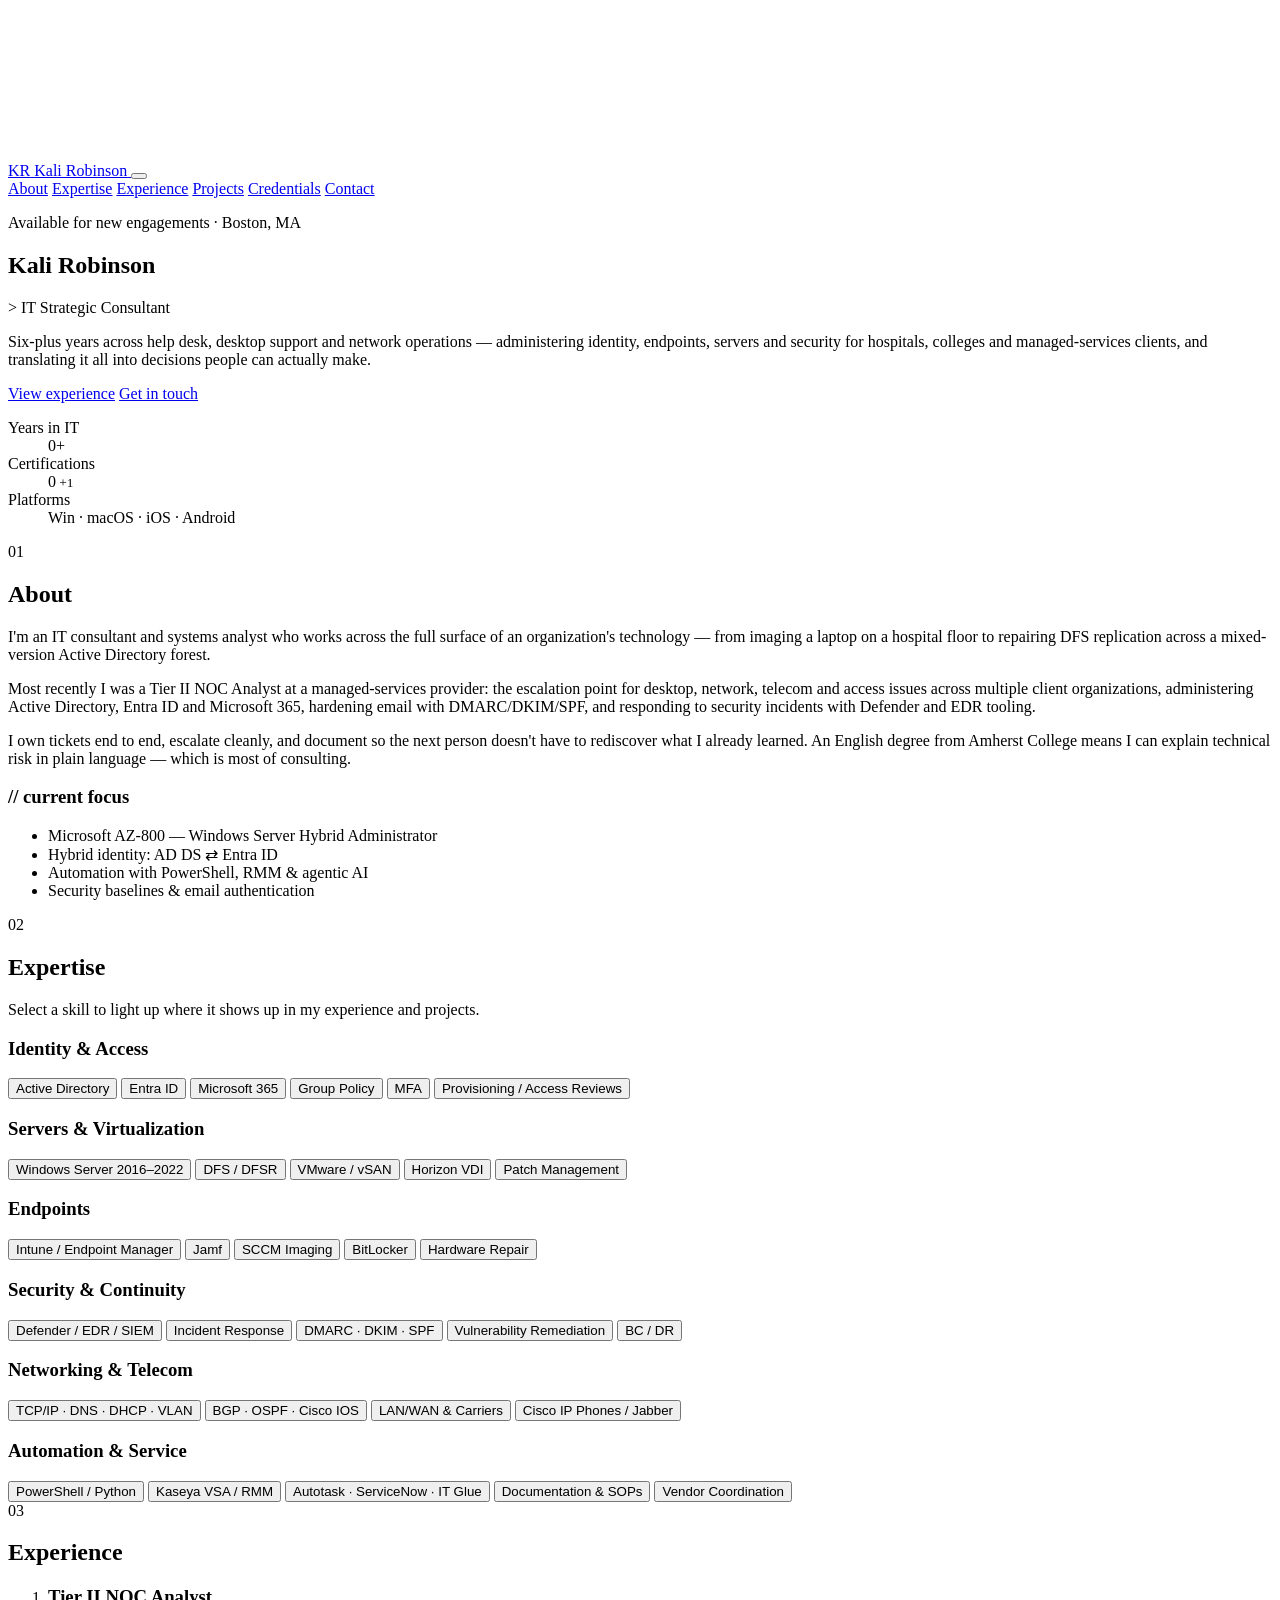
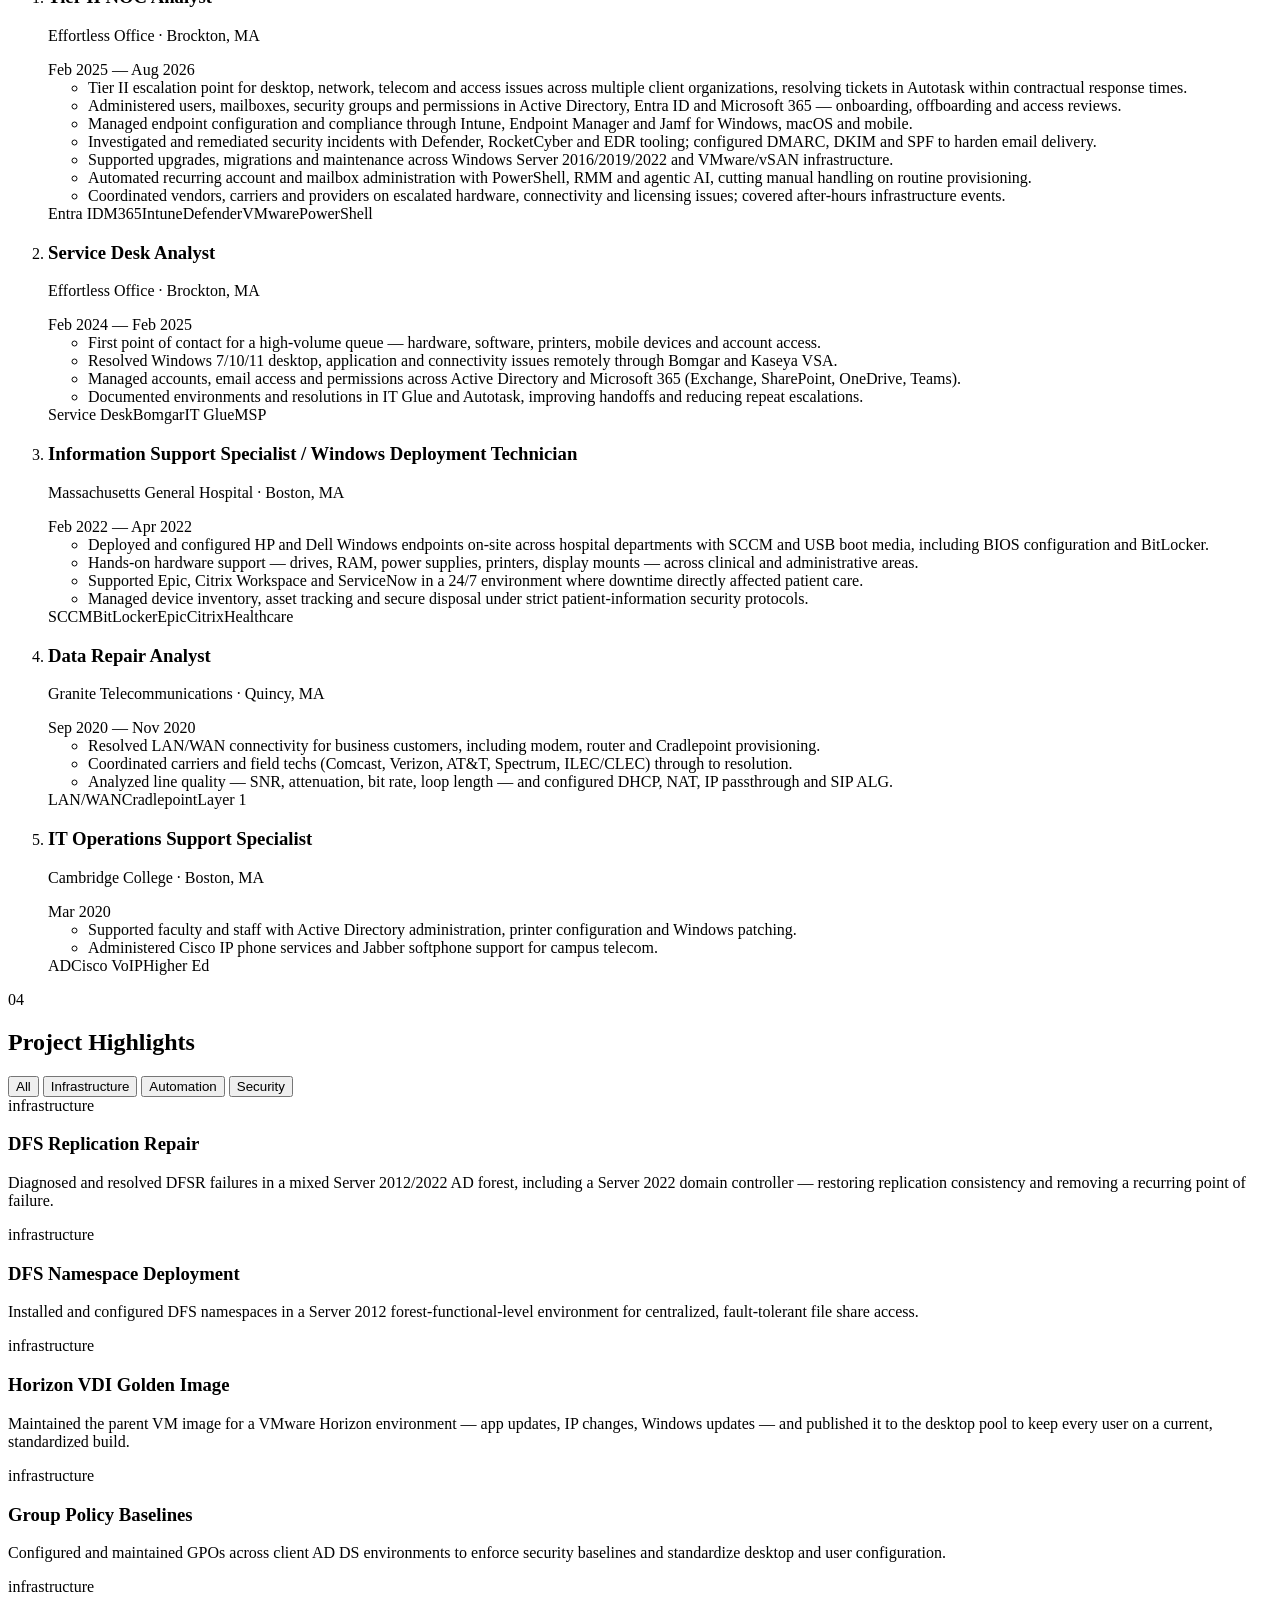
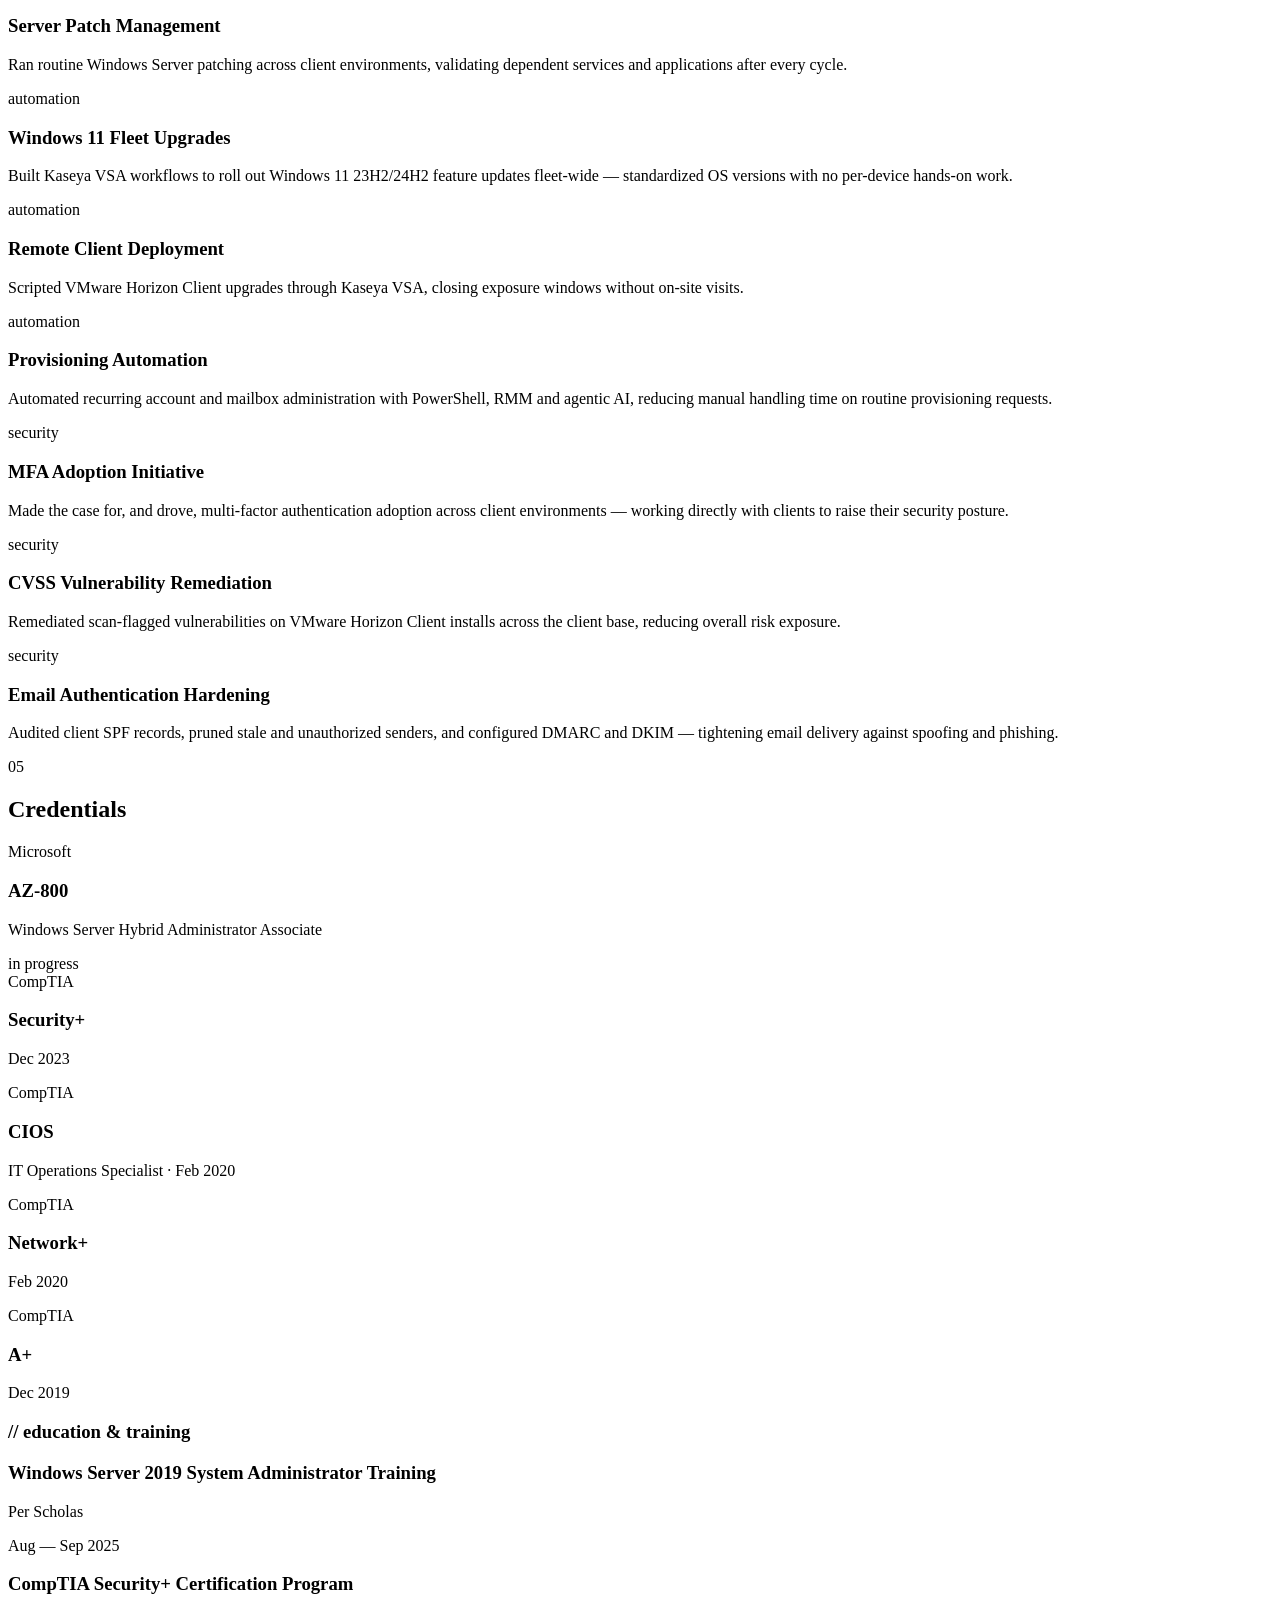
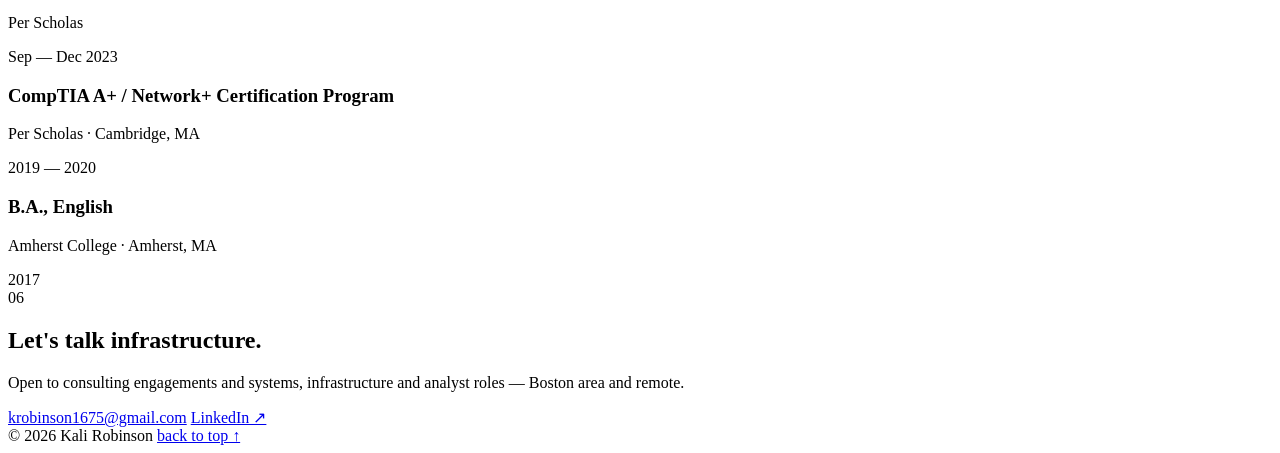
==== index.html @ cb09fb4f "Add files via upload" ====
<!DOCTYPE html>
<html lang="en">
<head>
  <meta charset="UTF-8">
  <meta name="viewport" content="width=device-width, initial-scale=1.0">
  <title>Kali Robinson — IT Strategic Consultant & Systems Analyst</title>
  <meta name="description" content="Kali Robinson — IT consultant, systems analyst and infrastructure technician. Active Directory, Entra ID, Microsoft 365, Windows Server, endpoint management, networking and security. Boston, MA.">
  <meta property="og:title" content="Kali Robinson — IT Strategic Consultant & Systems Analyst">
  <meta property="og:description" content="Identity, infrastructure, endpoints and security — from the rack to the boardroom.">
  <meta property="og:type" content="website">
  <meta name="theme-color" content="#05080f">
  <link rel="icon" href="data:image/svg+xml,%3Csvg xmlns='http://www.w3.org/2000/svg' viewBox='0 0 64 64'%3E%3Crect width='64' height='64' rx='14' fill='%2305080f'/%3E%3Ctext x='50%25' y='56%25' text-anchor='middle' dominant-baseline='middle' font-family='monospace' font-size='30' font-weight='700' fill='%23c9d6ea'%3EKR%3C/text%3E%3C/svg%3E">
  <link rel="preconnect" href="https://fonts.googleapis.com">
  <link rel="preconnect" href="https://fonts.gstatic.com" crossorigin>
  <link href="https://fonts.googleapis.com/css2?family=JetBrains+Mono:wght@400;500&family=Space+Grotesk:wght@400;500;600;700&display=swap" rel="stylesheet">
  <link rel="stylesheet" href="css/styles.css">
</head>
<body>
  <!-- Animated network background -->
  <canvas id="bg" aria-hidden="true"></canvas>
  <div class="bg-glow" aria-hidden="true"></div>

  <!-- ============ NAV ============ -->
  <header class="nav glass" id="top">
    <a class="brand" href="#top" aria-label="Kali Robinson — home">
      <span class="brand-mark">KR</span>
      <span class="brand-name">Kali Robinson</span>
    </a>
    <button class="nav-toggle" aria-label="Toggle menu" aria-expanded="false">
      <span></span><span></span>
    </button>
    <nav class="nav-links" aria-label="Primary">
      <a href="#about">About</a>
      <a href="#expertise">Expertise</a>
      <a href="#experience">Experience</a>
      <a href="#projects">Projects</a>
      <a href="#credentials">Credentials</a>
      <a href="#contact" class="nav-cta">Contact</a>
    </nav>
  </header>

  <main>
    <!-- ============ HERO ============ -->
    <section class="hero" aria-labelledby="hero-name">
      <div class="hero-inner">
        <p class="eyebrow mono"><span class="pulse"></span> Available for new engagements · Boston, MA</p>
        <h1 id="hero-name">Kali Robinson</h1>
        <p class="hero-role mono">
          <span class="prompt">&gt;</span> <span id="typed">IT Strategic Consultant</span><span class="caret" aria-hidden="true"></span>
        </p>
        <p class="hero-lede">
          Six-plus years across help desk, desktop support and network operations — administering
          identity, endpoints, servers and security for hospitals, colleges and managed-services
          clients, and translating it all into decisions people can actually make.
        </p>
        <div class="hero-actions">
          <a href="#experience" class="btn btn-primary">View experience</a>
          <a href="#contact" class="btn btn-ghost">Get in touch</a>
        </div>
        <dl class="hero-stats">
          <div class="stat glass"><dt class="mono">Years in IT</dt><dd><span data-count="6">0</span>+</dd></div>
          <div class="stat glass"><dt class="mono">Certifications</dt><dd><span data-count="4">0</span><small> +1</small></dd></div>
          <div class="stat glass"><dt class="mono">Platforms</dt><dd class="stat-text">Win · macOS · iOS · Android</dd></div>
        </dl>
      </div>
    </section>

    <!-- ============ ABOUT ============ -->
    <section id="about" class="section reveal">
      <div class="section-head">
        <span class="section-index mono">01</span>
        <h2>About</h2>
      </div>
      <div class="about-grid">
        <div class="glass card about-copy">
          <p>
            I'm an IT consultant and systems analyst who works across the full surface of an
            organization's technology — from imaging a laptop on a hospital floor to repairing
            DFS replication across a mixed-version Active Directory forest.
          </p>
          <p>
            Most recently I was a Tier II NOC Analyst at a managed-services provider: the escalation
            point for desktop, network, telecom and access issues across multiple client organizations,
            administering Active Directory, Entra ID and Microsoft 365, hardening email with
            DMARC/DKIM/SPF, and responding to security incidents with Defender and EDR tooling.
          </p>
          <p>
            I own tickets end to end, escalate cleanly, and document so the next person doesn't
            have to rediscover what I already learned. An English degree from Amherst College means
            I can explain technical risk in plain language — which is most of consulting.
          </p>
        </div>
        <aside class="glass card about-focus">
          <h3 class="mono">// current focus</h3>
          <ul class="focus-list">
            <li><span class="dot"></span>Microsoft AZ-800 — Windows Server Hybrid Administrator</li>
            <li><span class="dot"></span>Hybrid identity: AD DS ⇄ Entra ID</li>
            <li><span class="dot"></span>Automation with PowerShell, RMM &amp; agentic AI</li>
            <li><span class="dot"></span>Security baselines &amp; email authentication</li>
          </ul>
        </aside>
      </div>
    </section>

    <!-- ============ EXPERTISE ============ -->
    <section id="expertise" class="section reveal">
      <div class="section-head">
        <span class="section-index mono">02</span>
        <h2>Expertise</h2>
      </div>
      <p class="section-sub">Select a skill to light up where it shows up in my experience and projects.</p>
      <div class="skill-groups">
        <div class="glass card skill-group">
          <h3>Identity &amp; Access</h3>
          <div class="chips">
            <button class="chip" data-skill="ad">Active Directory</button>
            <button class="chip" data-skill="entra">Entra ID</button>
            <button class="chip" data-skill="m365">Microsoft 365</button>
            <button class="chip" data-skill="gpo">Group Policy</button>
            <button class="chip" data-skill="mfa">MFA</button>
            <button class="chip" data-skill="provisioning">Provisioning / Access Reviews</button>
          </div>
        </div>
        <div class="glass card skill-group">
          <h3>Servers &amp; Virtualization</h3>
          <div class="chips">
            <button class="chip" data-skill="windows-server">Windows Server 2016–2022</button>
            <button class="chip" data-skill="dfs">DFS / DFSR</button>
            <button class="chip" data-skill="vmware">VMware / vSAN</button>
            <button class="chip" data-skill="vdi">Horizon VDI</button>
            <button class="chip" data-skill="patching">Patch Management</button>
          </div>
        </div>
        <div class="glass card skill-group">
          <h3>Endpoints</h3>
          <div class="chips">
            <button class="chip" data-skill="intune">Intune / Endpoint Manager</button>
            <button class="chip" data-skill="jamf">Jamf</button>
            <button class="chip" data-skill="sccm">SCCM Imaging</button>
            <button class="chip" data-skill="bitlocker">BitLocker</button>
            <button class="chip" data-skill="hardware">Hardware Repair</button>
          </div>
        </div>
        <div class="glass card skill-group">
          <h3>Security &amp; Continuity</h3>
          <div class="chips">
            <button class="chip" data-skill="edr">Defender / EDR / SIEM</button>
            <button class="chip" data-skill="ir">Incident Response</button>
            <button class="chip" data-skill="email">DMARC · DKIM · SPF</button>
            <button class="chip" data-skill="vuln">Vulnerability Remediation</button>
            <button class="chip" data-skill="bcdr">BC / DR</button>
          </div>
        </div>
        <div class="glass card skill-group">
          <h3>Networking &amp; Telecom</h3>
          <div class="chips">
            <button class="chip" data-skill="network">TCP/IP · DNS · DHCP · VLAN</button>
            <button class="chip" data-skill="routing">BGP · OSPF · Cisco IOS</button>
            <button class="chip" data-skill="wan">LAN/WAN &amp; Carriers</button>
            <button class="chip" data-skill="voip">Cisco IP Phones / Jabber</button>
          </div>
        </div>
        <div class="glass card skill-group">
          <h3>Automation &amp; Service</h3>
          <div class="chips">
            <button class="chip" data-skill="powershell">PowerShell / Python</button>
            <button class="chip" data-skill="rmm">Kaseya VSA / RMM</button>
            <button class="chip" data-skill="psa">Autotask · ServiceNow · IT Glue</button>
            <button class="chip" data-skill="docs">Documentation &amp; SOPs</button>
            <button class="chip" data-skill="vendor">Vendor Coordination</button>
          </div>
        </div>
      </div>
      <button class="clear-filter mono" hidden>× clear highlight</button>
    </section>

    <!-- ============ EXPERIENCE ============ -->
    <section id="experience" class="section reveal">
      <div class="section-head">
        <span class="section-index mono">03</span>
        <h2>Experience</h2>
      </div>

      <ol class="timeline">
        <li class="role glass card" data-skills="ad entra m365 provisioning intune jamf edr ir email windows-server vmware powershell rmm vendor psa network bcdr mfa">
          <div class="role-head">
            <div>
              <h3>Tier II NOC Analyst</h3>
              <p class="org">Effortless Office <span class="muted">· Brockton, MA</span></p>
            </div>
            <span class="when mono">Feb 2025 — Aug 2026</span>
          </div>
          <ul class="role-points">
            <li>Tier II escalation point for desktop, network, telecom and access issues across multiple client organizations, resolving tickets in Autotask within contractual response times.</li>
            <li>Administered users, mailboxes, security groups and permissions in Active Directory, Entra ID and Microsoft 365 — onboarding, offboarding and access reviews.</li>
            <li>Managed endpoint configuration and compliance through Intune, Endpoint Manager and Jamf for Windows, macOS and mobile.</li>
            <li>Investigated and remediated security incidents with Defender, RocketCyber and EDR tooling; configured DMARC, DKIM and SPF to harden email delivery.</li>
            <li>Supported upgrades, migrations and maintenance across Windows Server 2016/2019/2022 and VMware/vSAN infrastructure.</li>
            <li>Automated recurring account and mailbox administration with PowerShell, RMM and agentic AI, cutting manual handling on routine provisioning.</li>
            <li>Coordinated vendors, carriers and providers on escalated hardware, connectivity and licensing issues; covered after-hours infrastructure events.</li>
          </ul>
          <div class="tags"><span>Entra ID</span><span>M365</span><span>Intune</span><span>Defender</span><span>VMware</span><span>PowerShell</span></div>
        </li>

        <li class="role glass card" data-skills="ad m365 provisioning rmm psa docs hardware">
          <div class="role-head">
            <div>
              <h3>Service Desk Analyst</h3>
              <p class="org">Effortless Office <span class="muted">· Brockton, MA</span></p>
            </div>
            <span class="when mono">Feb 2024 — Feb 2025</span>
          </div>
          <ul class="role-points">
            <li>First point of contact for a high-volume queue — hardware, software, printers, mobile devices and account access.</li>
            <li>Resolved Windows 7/10/11 desktop, application and connectivity issues remotely through Bomgar and Kaseya VSA.</li>
            <li>Managed accounts, email access and permissions across Active Directory and Microsoft 365 (Exchange, SharePoint, OneDrive, Teams).</li>
            <li>Documented environments and resolutions in IT Glue and Autotask, improving handoffs and reducing repeat escalations.</li>
          </ul>
          <div class="tags"><span>Service Desk</span><span>Bomgar</span><span>IT Glue</span><span>MSP</span></div>
        </li>

        <li class="role glass card" data-skills="sccm bitlocker hardware psa">
          <div class="role-head">
            <div>
              <h3>Information Support Specialist / Windows Deployment Technician</h3>
              <p class="org">Massachusetts General Hospital <span class="muted">· Boston, MA</span></p>
            </div>
            <span class="when mono">Feb 2022 — Apr 2022</span>
          </div>
          <ul class="role-points">
            <li>Deployed and configured HP and Dell Windows endpoints on-site across hospital departments with SCCM and USB boot media, including BIOS configuration and BitLocker.</li>
            <li>Hands-on hardware support — drives, RAM, power supplies, printers, display mounts — across clinical and administrative areas.</li>
            <li>Supported Epic, Citrix Workspace and ServiceNow in a 24/7 environment where downtime directly affected patient care.</li>
            <li>Managed device inventory, asset tracking and secure disposal under strict patient-information security protocols.</li>
          </ul>
          <div class="tags"><span>SCCM</span><span>BitLocker</span><span>Epic</span><span>Citrix</span><span>Healthcare</span></div>
        </li>

        <li class="role glass card" data-skills="network wan vendor">
          <div class="role-head">
            <div>
              <h3>Data Repair Analyst</h3>
              <p class="org">Granite Telecommunications <span class="muted">· Quincy, MA</span></p>
            </div>
            <span class="when mono">Sep 2020 — Nov 2020</span>
          </div>
          <ul class="role-points">
            <li>Resolved LAN/WAN connectivity for business customers, including modem, router and Cradlepoint provisioning.</li>
            <li>Coordinated carriers and field techs (Comcast, Verizon, AT&amp;T, Spectrum, ILEC/CLEC) through to resolution.</li>
            <li>Analyzed line quality — SNR, attenuation, bit rate, loop length — and configured DHCP, NAT, IP passthrough and SIP ALG.</li>
          </ul>
          <div class="tags"><span>LAN/WAN</span><span>Cradlepoint</span><span>Layer 1</span></div>
        </li>

        <li class="role glass card" data-skills="ad voip patching">
          <div class="role-head">
            <div>
              <h3>IT Operations Support Specialist</h3>
              <p class="org">Cambridge College <span class="muted">· Boston, MA</span></p>
            </div>
            <span class="when mono">Mar 2020</span>
          </div>
          <ul class="role-points">
            <li>Supported faculty and staff with Active Directory administration, printer configuration and Windows patching.</li>
            <li>Administered Cisco IP phone services and Jabber softphone support for campus telecom.</li>
          </ul>
          <div class="tags"><span>AD</span><span>Cisco VoIP</span><span>Higher Ed</span></div>
        </li>
      </ol>
    </section>

    <!-- ============ PROJECTS ============ -->
    <section id="projects" class="section reveal">
      <div class="section-head">
        <span class="section-index mono">04</span>
        <h2>Project Highlights</h2>
      </div>
      <div class="project-tabs mono" role="tablist" aria-label="Project categories">
        <button role="tab" class="tab is-active" data-filter="all" aria-selected="true">All</button>
        <button role="tab" class="tab" data-filter="infra" aria-selected="false">Infrastructure</button>
        <button role="tab" class="tab" data-filter="auto" aria-selected="false">Automation</button>
        <button role="tab" class="tab" data-filter="sec" aria-selected="false">Security</button>
      </div>

      <div class="project-grid">
        <article class="project glass card" data-cat="infra" data-skills="dfs ad windows-server">
          <span class="project-cat mono">infrastructure</span>
          <h3>DFS Replication Repair</h3>
          <p>Diagnosed and resolved DFSR failures in a mixed Server 2012/2022 AD forest, including a Server 2022 domain controller — restoring replication consistency and removing a recurring point of failure.</p>
        </article>
        <article class="project glass card" data-cat="infra" data-skills="dfs ad windows-server">
          <span class="project-cat mono">infrastructure</span>
          <h3>DFS Namespace Deployment</h3>
          <p>Installed and configured DFS namespaces in a Server 2012 forest-functional-level environment for centralized, fault-tolerant file share access.</p>
        </article>
        <article class="project glass card" data-cat="infra" data-skills="vdi vmware patching">
          <span class="project-cat mono">infrastructure</span>
          <h3>Horizon VDI Golden Image</h3>
          <p>Maintained the parent VM image for a VMware Horizon environment — app updates, IP changes, Windows updates — and published it to the desktop pool to keep every user on a current, standardized build.</p>
        </article>
        <article class="project glass card" data-cat="infra" data-skills="gpo ad">
          <span class="project-cat mono">infrastructure</span>
          <h3>Group Policy Baselines</h3>
          <p>Configured and maintained GPOs across client AD DS environments to enforce security baselines and standardize desktop and user configuration.</p>
        </article>
        <article class="project glass card" data-cat="infra" data-skills="patching windows-server">
          <span class="project-cat mono">infrastructure</span>
          <h3>Server Patch Management</h3>
          <p>Ran routine Windows Server patching across client environments, validating dependent services and applications after every cycle.</p>
        </article>
        <article class="project glass card" data-cat="auto" data-skills="rmm patching powershell">
          <span class="project-cat mono">automation</span>
          <h3>Windows 11 Fleet Upgrades</h3>
          <p>Built Kaseya VSA workflows to roll out Windows 11 23H2/24H2 feature updates fleet-wide — standardized OS versions with no per-device hands-on work.</p>
        </article>
        <article class="project glass card" data-cat="auto" data-skills="rmm vdi vuln powershell">
          <span class="project-cat mono">automation</span>
          <h3>Remote Client Deployment</h3>
          <p>Scripted VMware Horizon Client upgrades through Kaseya VSA, closing exposure windows without on-site visits.</p>
        </article>
        <article class="project glass card" data-cat="auto" data-skills="powershell provisioning m365 entra">
          <span class="project-cat mono">automation</span>
          <h3>Provisioning Automation</h3>
          <p>Automated recurring account and mailbox administration with PowerShell, RMM and agentic AI, reducing manual handling time on routine provisioning requests.</p>
        </article>
        <article class="project glass card" data-cat="sec" data-skills="mfa entra">
          <span class="project-cat mono">security</span>
          <h3>MFA Adoption Initiative</h3>
          <p>Made the case for, and drove, multi-factor authentication adoption across client environments — working directly with clients to raise their security posture.</p>
        </article>
        <article class="project glass card" data-cat="sec" data-skills="vuln vdi">
          <span class="project-cat mono">security</span>
          <h3>CVSS Vulnerability Remediation</h3>
          <p>Remediated scan-flagged vulnerabilities on VMware Horizon Client installs across the client base, reducing overall risk exposure.</p>
        </article>
        <article class="project glass card" data-cat="sec" data-skills="email">
          <span class="project-cat mono">security</span>
          <h3>Email Authentication Hardening</h3>
          <p>Audited client SPF records, pruned stale and unauthorized senders, and configured DMARC and DKIM — tightening email delivery against spoofing and phishing.</p>
        </article>
      </div>
    </section>

    <!-- ============ CREDENTIALS ============ -->
    <section id="credentials" class="section reveal">
      <div class="section-head">
        <span class="section-index mono">05</span>
        <h2>Credentials</h2>
      </div>
      <div class="cred-grid">
        <div class="cred glass card cred-progress">
          <span class="cred-issuer mono">Microsoft</span>
          <h3>AZ-800</h3>
          <p class="muted">Windows Server Hybrid Administrator Associate</p>
          <div class="progress" aria-label="In progress"><span></span></div>
          <span class="mono in-progress">in progress</span>
        </div>
        <div class="cred glass card"><span class="cred-issuer mono">CompTIA</span><h3>Security+</h3><p class="muted">Dec 2023</p></div>
        <div class="cred glass card"><span class="cred-issuer mono">CompTIA</span><h3>CIOS</h3><p class="muted">IT Operations Specialist · Feb 2020</p></div>
        <div class="cred glass card"><span class="cred-issuer mono">CompTIA</span><h3>Network+</h3><p class="muted">Feb 2020</p></div>
        <div class="cred glass card"><span class="cred-issuer mono">CompTIA</span><h3>A+</h3><p class="muted">Dec 2019</p></div>
      </div>

      <h3 class="subhead mono">// education &amp; training</h3>
      <div class="edu-list">
        <div class="edu glass card">
          <div><h3>Windows Server 2019 System Administrator Training</h3><p class="org">Per Scholas</p></div>
          <span class="when mono">Aug — Sep 2025</span>
        </div>
        <div class="edu glass card">
          <div><h3>CompTIA Security+ Certification Program</h3><p class="org">Per Scholas</p></div>
          <span class="when mono">Sep — Dec 2023</span>
        </div>
        <div class="edu glass card">
          <div><h3>CompTIA A+ / Network+ Certification Program</h3><p class="org">Per Scholas · Cambridge, MA</p></div>
          <span class="when mono">2019 — 2020</span>
        </div>
        <div class="edu glass card">
          <div><h3>B.A., English</h3><p class="org">Amherst College · Amherst, MA</p></div>
          <span class="when mono">2017</span>
        </div>
      </div>
    </section>

    <!-- ============ CONTACT ============ -->
    <section id="contact" class="section reveal">
      <div class="contact glass card">
        <span class="section-index mono">06</span>
        <h2>Let's talk infrastructure.</h2>
        <p>Open to consulting engagements and systems, infrastructure and analyst roles — Boston area and remote.</p>
        <div class="contact-actions">
          <a class="btn btn-primary" href="mailto:krobinson1675@gmail.com">krobinson1675@gmail.com</a>
          <a class="btn btn-ghost" href="https://www.linkedin.com/in/kali-robinson-794513138/" target="_blank" rel="noopener">LinkedIn ↗</a>
        </div>
      </div>
    </section>
  </main>

  <footer class="footer mono">
    <span>© <span id="year">2026</span> Kali Robinson</span>
    <a href="#top">back to top ↑</a>
  </footer>

  <script src="js/main.js"></script>
</body>
</html>
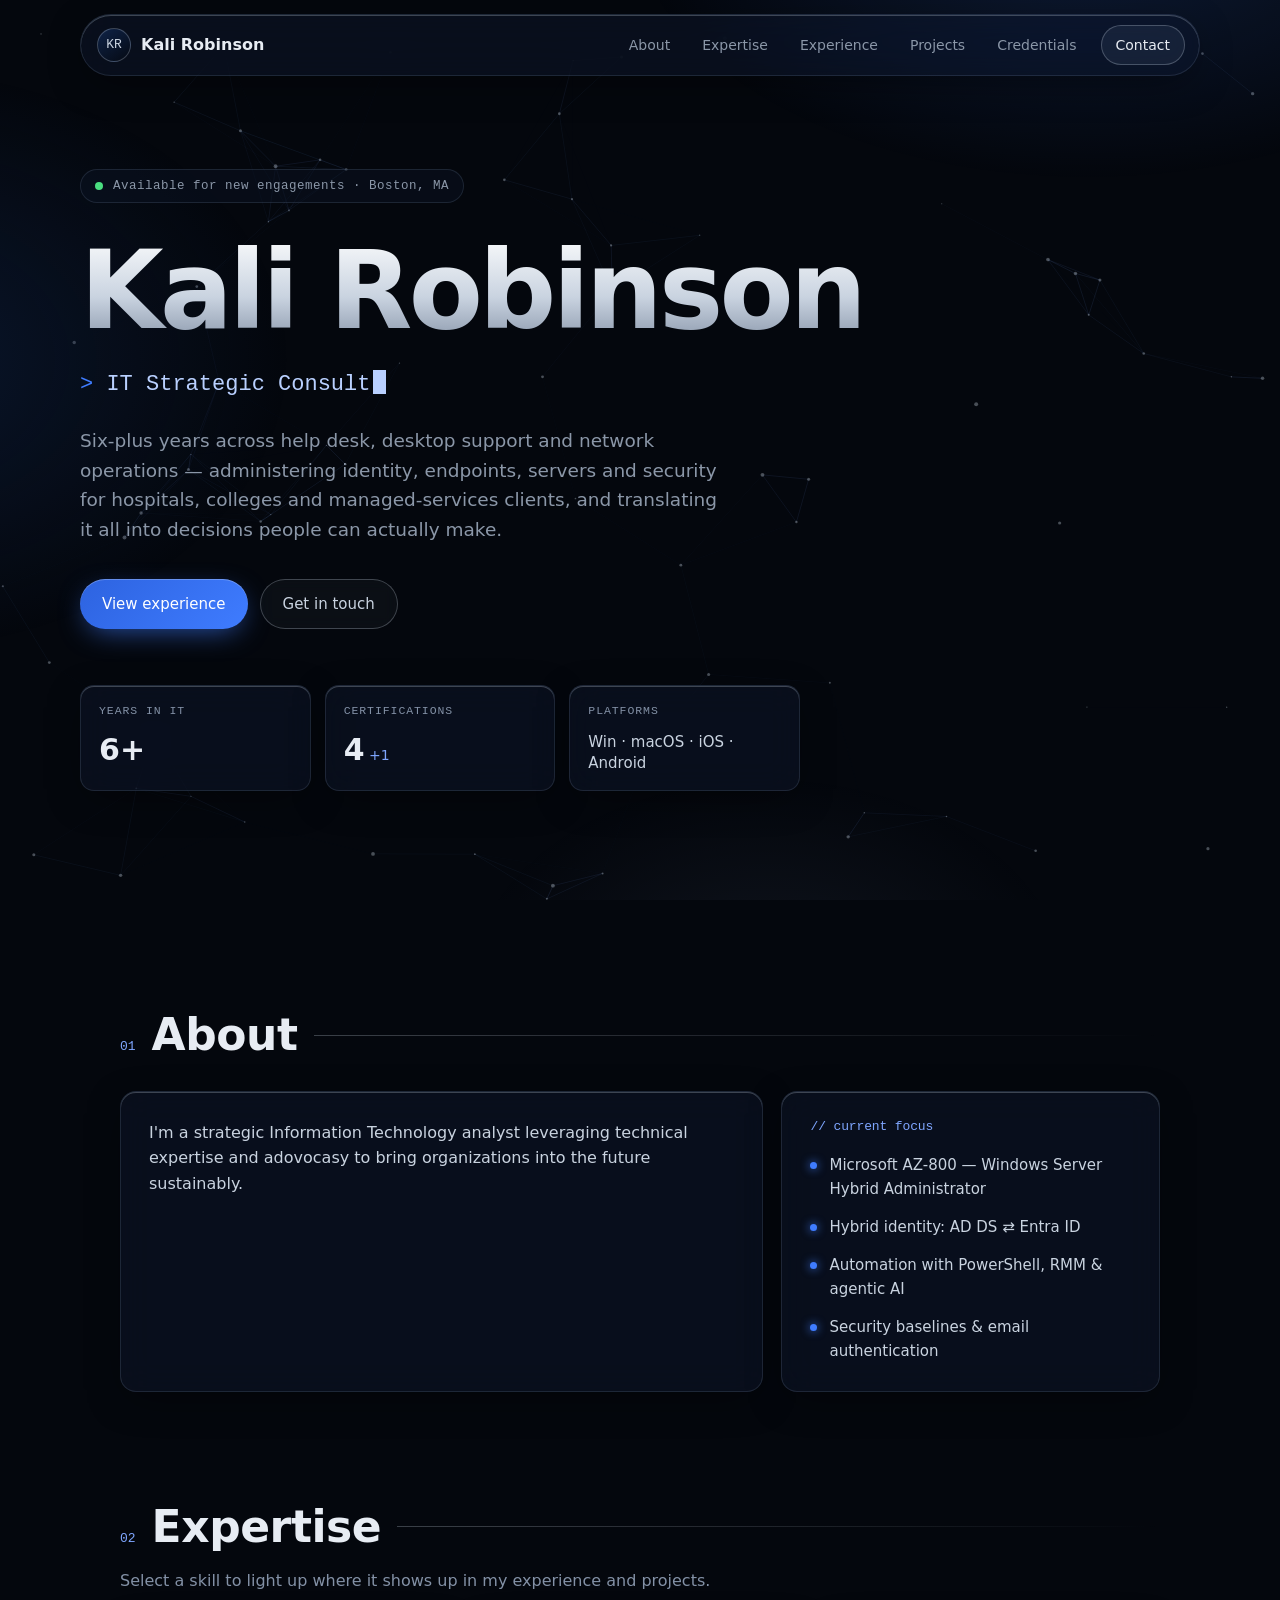
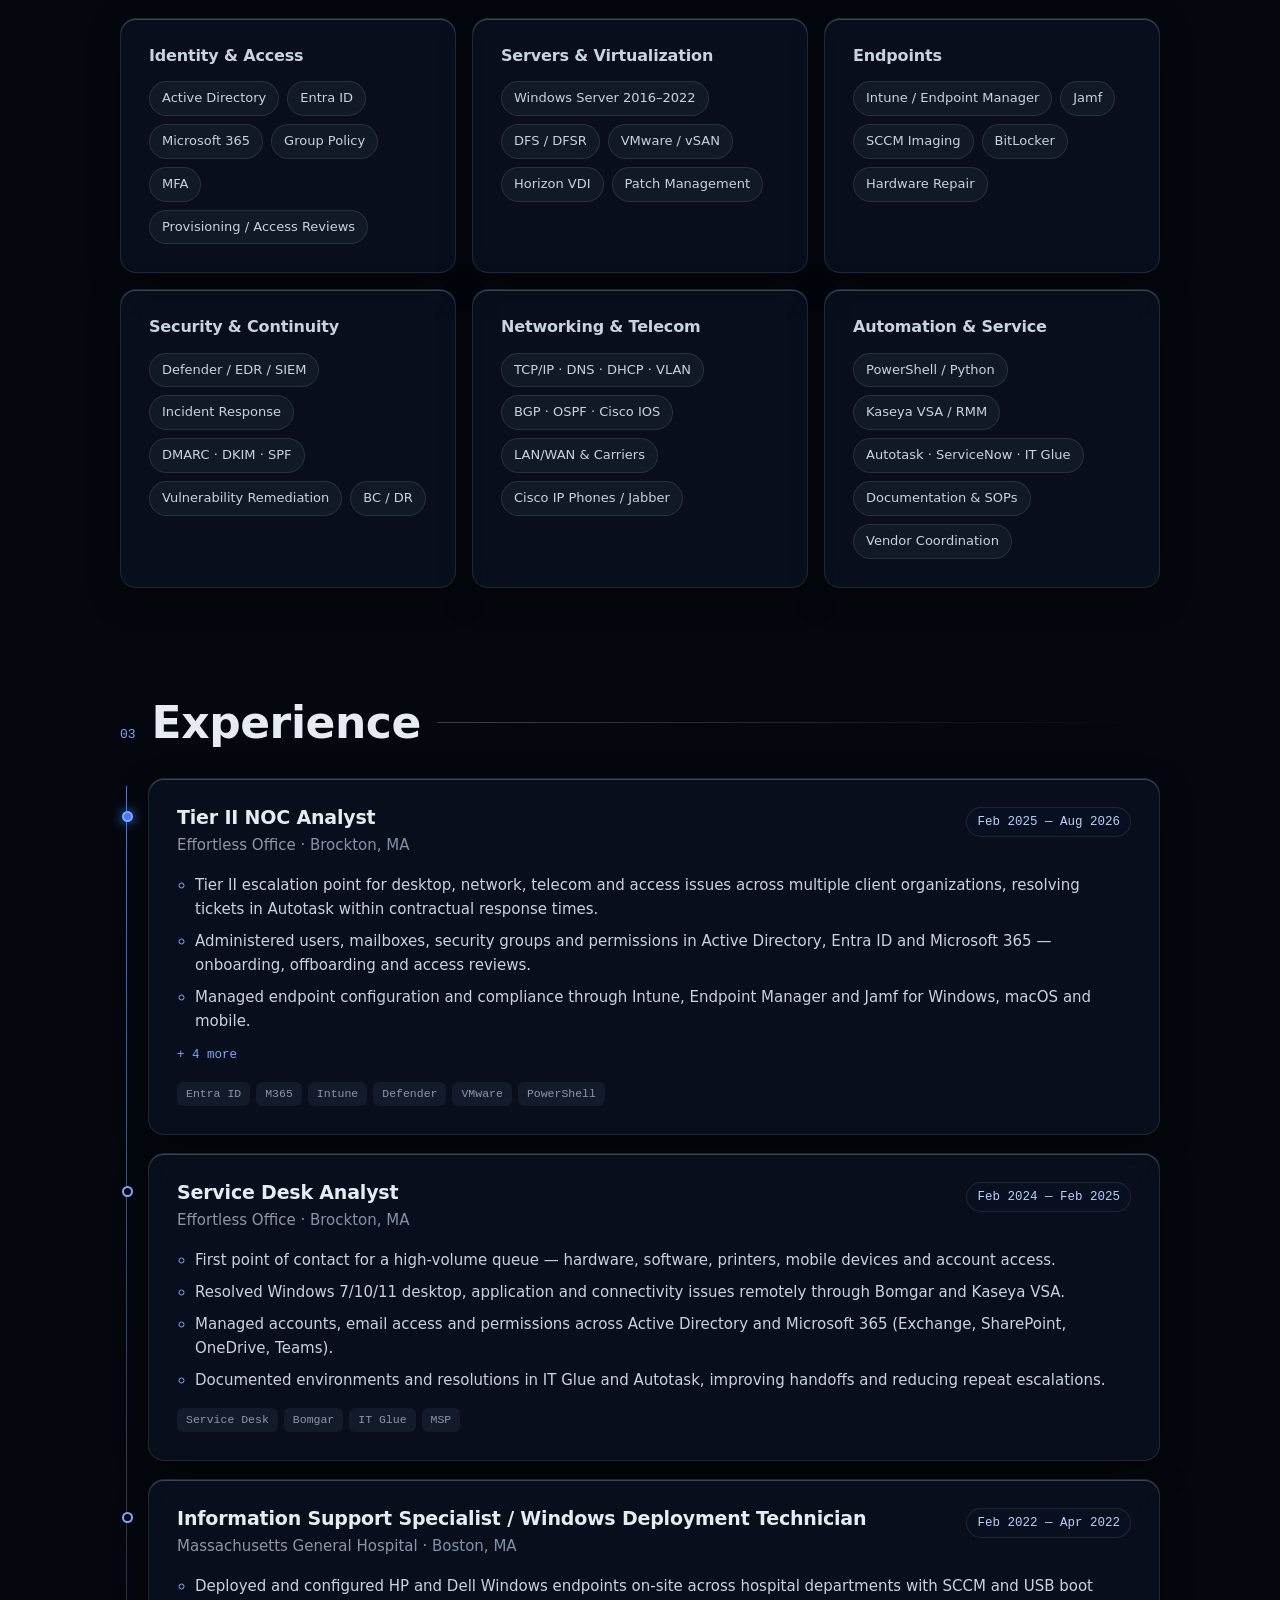
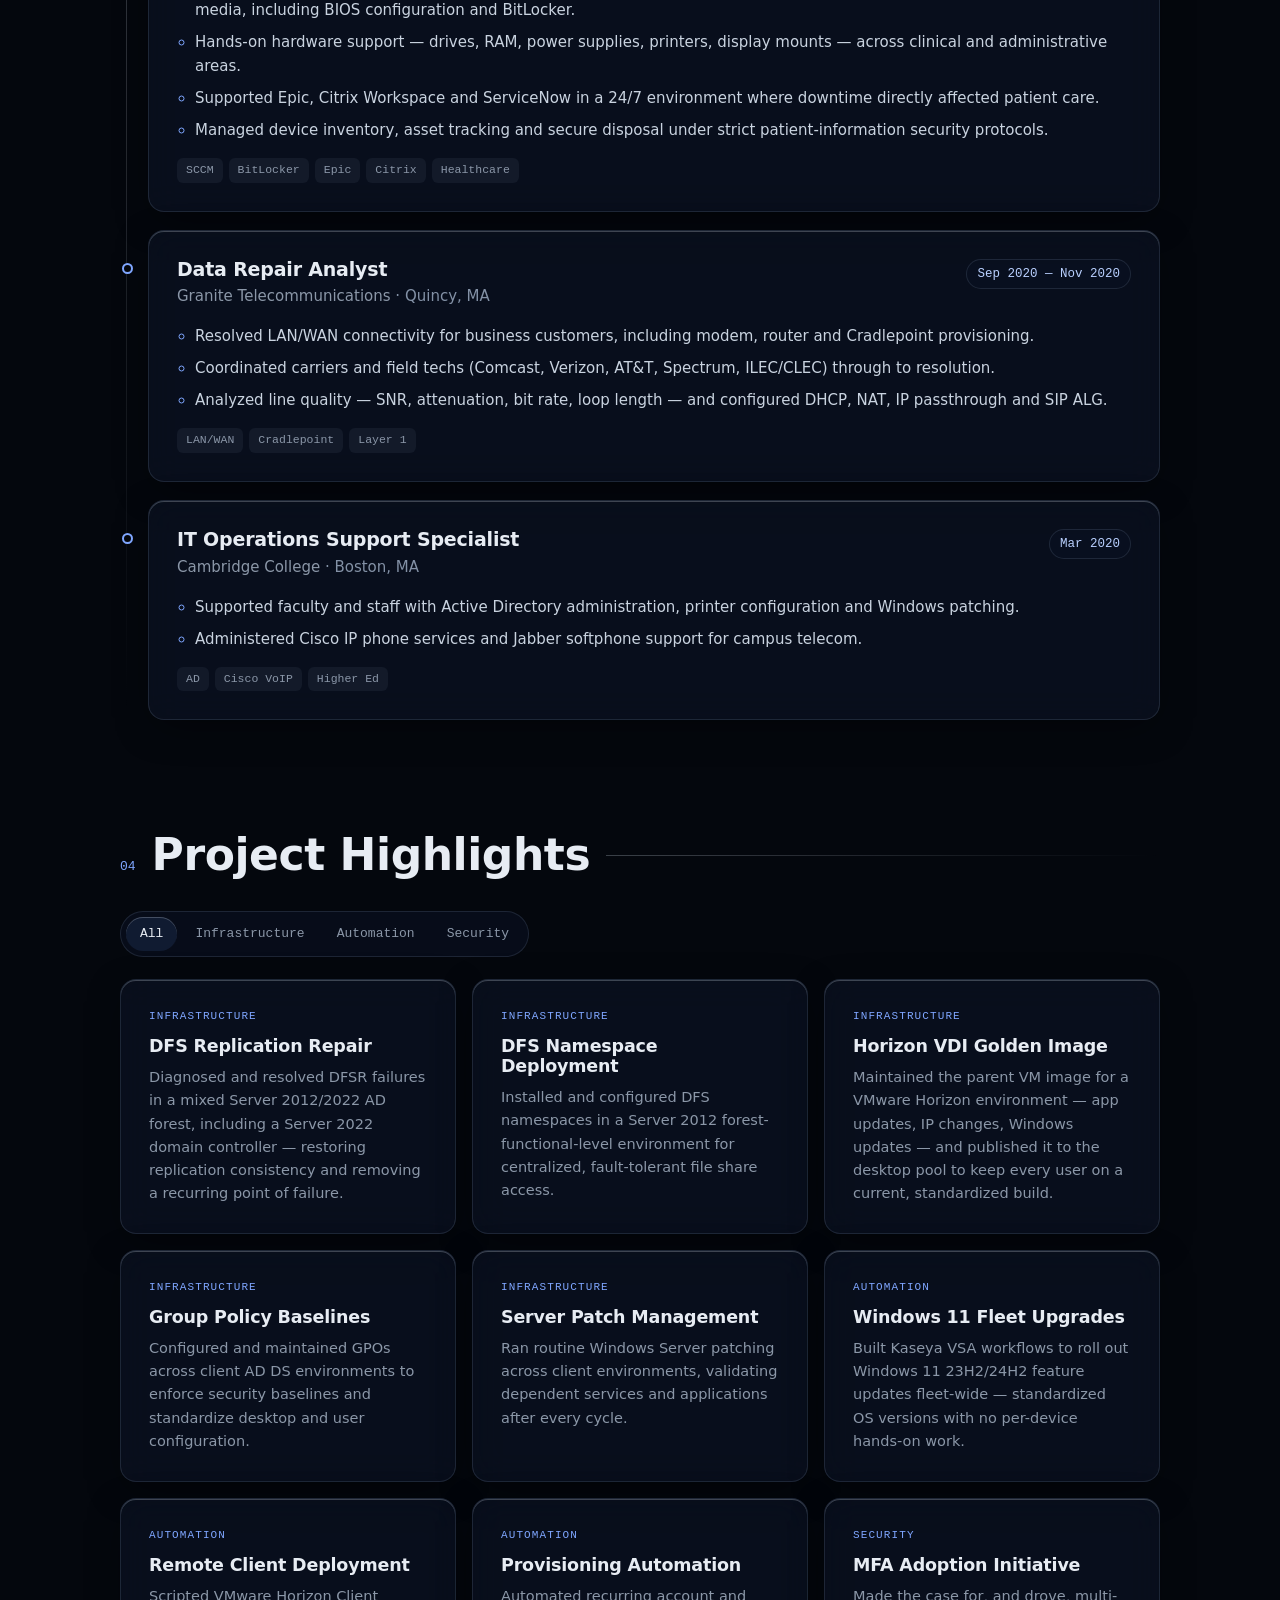
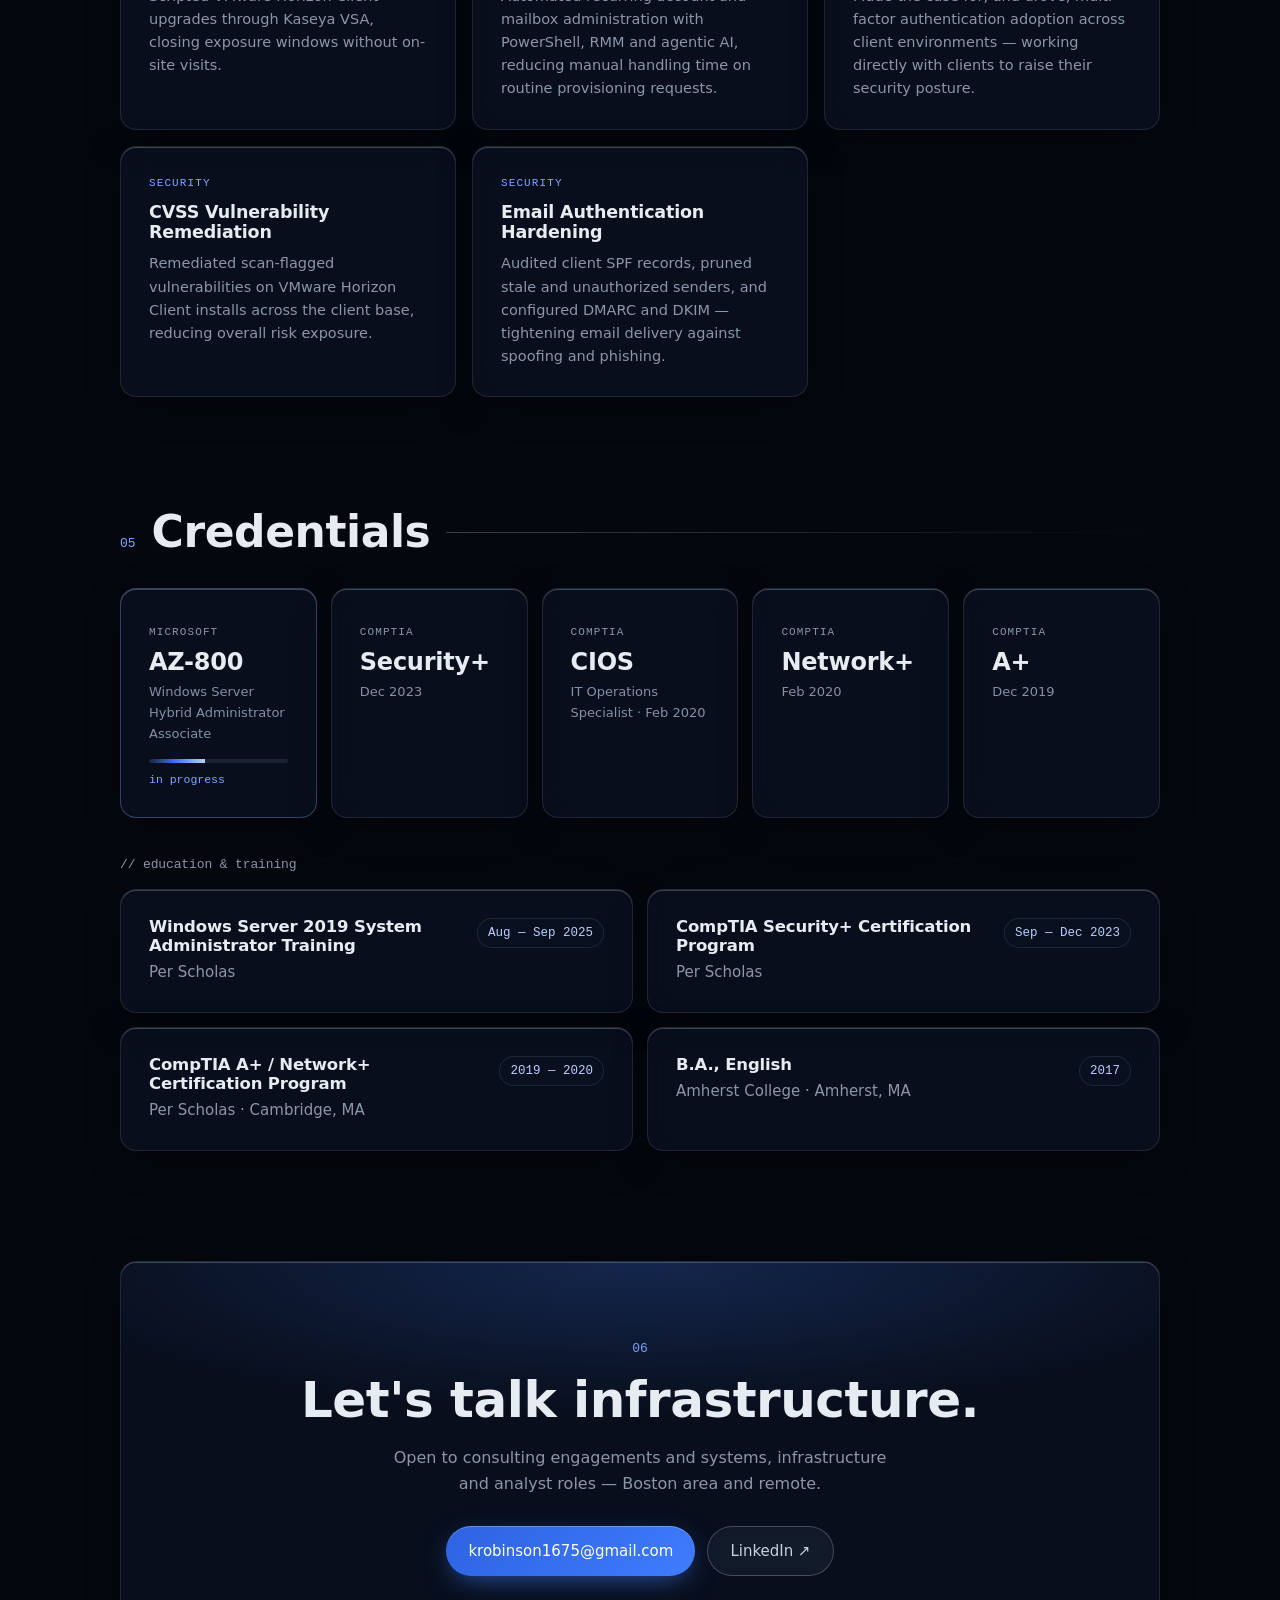
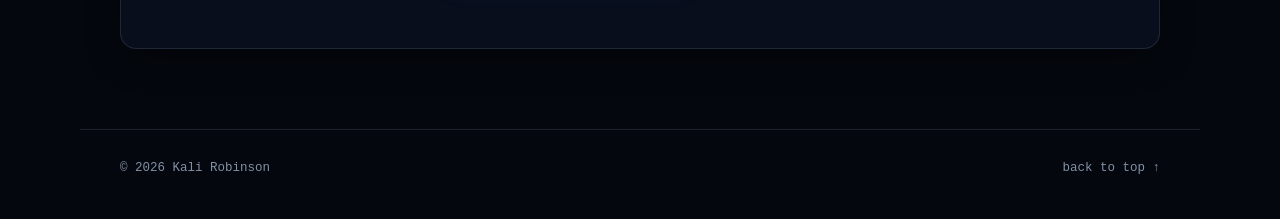
==== commit 50eb4048: "Update index.html" ====
--- a/index.html
+++ b/index.html
@@ -74,20 +74,7 @@
       <div class="about-grid">
         <div class="glass card about-copy">
           <p>
-            I'm an IT consultant and systems analyst who works across the full surface of an
-            organization's technology — from imaging a laptop on a hospital floor to repairing
-            DFS replication across a mixed-version Active Directory forest.
-          </p>
-          <p>
-            Most recently I was a Tier II NOC Analyst at a managed-services provider: the escalation
-            point for desktop, network, telecom and access issues across multiple client organizations,
-            administering Active Directory, Entra ID and Microsoft 365, hardening email with
-            DMARC/DKIM/SPF, and responding to security incidents with Defender and EDR tooling.
-          </p>
-          <p>
-            I own tickets end to end, escalate cleanly, and document so the next person doesn't
-            have to rediscover what I already learned. An English degree from Amherst College means
-            I can explain technical risk in plain language — which is most of consulting.
+            I'm a strategic Information Technology analyst leveraging technical expertise and adovocasy to bring organizations into the future sustainably.
           </p>
         </div>
         <aside class="glass card about-focus">
--- a/css/styles.css
+++ b/css/styles.css
@@ -0,0 +1,407 @@
+/* ==========================================================
+   Kali Robinson — Professional Site
+   Theme: dark digital · translucent glass · navy / black / silver
+   ----------------------------------------------------------
+   To re-theme, edit the tokens in :root. Everything else
+   reads from them.
+   ========================================================== */
+
+:root {
+  /* Palette */
+  --bg:            #04070d;
+  --bg-2:          #0a1222;
+  --navy:          #0f2347;
+  --blue:          #3f7cff;
+  --blue-soft:     #7fa6ff;
+  --ice:           #b9d0ff;
+  --silver:        #c9d3e0;
+  --silver-dim:    #8b97a8;
+  --text:          #e7ecf3;
+  --muted:         #8391a6;
+
+  /* Glass */
+  --glass-bg:      rgba(16, 26, 46, 0.45);
+  --glass-bg-hi:   rgba(24, 38, 66, 0.6);
+  --glass-border:  rgba(185, 208, 255, 0.12);
+  --glass-edge:    rgba(201, 211, 224, 0.28);
+  --blur:          16px;
+
+  /* Type */
+  --font-sans: "Space Grotesk", system-ui, -apple-system, "Segoe UI", sans-serif;
+  --font-mono: "JetBrains Mono", ui-monospace, "Cascadia Code", Consolas, monospace;
+
+  /* Layout */
+  --max:     1120px;
+  --radius:  16px;
+  --gutter:  clamp(16px, 4vw, 40px);
+  --ease:    cubic-bezier(.2, .7, .2, 1);
+}
+
+/* ---------- Reset ---------- */
+*, *::before, *::after { box-sizing: border-box; }
+html { scroll-behavior: smooth; scroll-padding-top: 88px; }
+body {
+  margin: 0;
+  font-family: var(--font-sans);
+  color: var(--text);
+  background: var(--bg);
+  line-height: 1.6;
+  -webkit-font-smoothing: antialiased;
+  overflow-x: hidden;
+}
+img, svg, canvas { display: block; max-width: 100%; }
+a { color: inherit; text-decoration: none; }
+button { font: inherit; color: inherit; cursor: pointer; }
+h1, h2, h3 { line-height: 1.15; margin: 0; letter-spacing: -0.01em; }
+p { margin: 0; }
+.mono { font-family: var(--font-mono); }
+.muted { color: var(--muted); }
+
+::selection { background: var(--blue); color: #fff; }
+:focus-visible { outline: 2px solid var(--blue-soft); outline-offset: 3px; border-radius: 6px; }
+
+/* ---------- Background ---------- */
+#bg {
+  position: fixed; inset: 0;
+  width: 100%; height: 100%;
+  z-index: -2;
+}
+.bg-glow {
+  position: fixed; inset: 0; z-index: -1; pointer-events: none;
+  background:
+    radial-gradient(60vw 50vh at 85% -10%, rgba(63, 124, 255, 0.18), transparent 60%),
+    radial-gradient(50vw 50vh at -10% 40%, rgba(15, 35, 71, 0.55), transparent 65%),
+    radial-gradient(40vw 40vh at 60% 110%, rgba(185, 208, 255, 0.07), transparent 60%);
+}
+
+/* ---------- Glass primitive ---------- */
+.glass {
+  background: var(--glass-bg);
+  border: 1px solid var(--glass-border);
+  backdrop-filter: blur(var(--blur)) saturate(140%);
+  -webkit-backdrop-filter: blur(var(--blur)) saturate(140%);
+  box-shadow:
+    inset 0 1px 0 var(--glass-edge),
+    0 10px 40px -12px rgba(0, 0, 0, 0.6);
+}
+.card {
+  border-radius: var(--radius);
+  padding: clamp(20px, 3vw, 28px);
+  position: relative;
+  transition: border-color .3s var(--ease), background .3s var(--ease),
+              transform .3s var(--ease), opacity .3s var(--ease), box-shadow .3s var(--ease);
+}
+
+/* ---------- Nav ---------- */
+.nav {
+  position: fixed; top: 14px; left: 50%; transform: translateX(-50%);
+  width: min(var(--max), calc(100% - 2 * var(--gutter)));
+  z-index: 50;
+  display: flex; align-items: center; justify-content: space-between;
+  padding: 10px 14px 10px 16px;
+  border-radius: 999px;
+}
+.brand { display: flex; align-items: center; gap: 10px; font-weight: 600; }
+.brand-mark {
+  font-family: var(--font-mono); font-size: 13px; font-weight: 500;
+  width: 34px; height: 34px; display: grid; place-items: center; border-radius: 50%;
+  background: linear-gradient(145deg, var(--navy), #050a14);
+  border: 1px solid var(--glass-edge);
+  color: var(--silver);
+}
+.nav-links { display: flex; gap: 4px; align-items: center; }
+.nav-links a {
+  font-size: 14px; color: var(--silver-dim);
+  padding: 8px 14px; border-radius: 999px;
+  transition: color .2s, background .2s;
+}
+.nav-links a:hover, .nav-links a.is-current { color: var(--text); background: rgba(185, 208, 255, 0.07); }
+.nav-links .nav-cta {
+  color: var(--text);
+  border: 1px solid var(--glass-edge);
+  margin-left: 6px;
+}
+.nav-toggle {
+  display: none; background: none; border: 0;
+  width: 40px; height: 40px; position: relative;
+}
+.nav-toggle span {
+  position: absolute; left: 10px; right: 10px; height: 1.5px; background: var(--silver);
+  transition: transform .3s var(--ease), top .3s var(--ease);
+}
+.nav-toggle span:first-child { top: 16px; }
+.nav-toggle span:last-child  { top: 23px; }
+.nav-toggle[aria-expanded="true"] span:first-child { top: 19.5px; transform: rotate(45deg); }
+.nav-toggle[aria-expanded="true"] span:last-child  { top: 19.5px; transform: rotate(-45deg); }
+
+/* ---------- Buttons ---------- */
+.btn {
+  display: inline-flex; align-items: center; gap: 8px;
+  padding: 12px 22px; border-radius: 999px;
+  font-weight: 500; font-size: 15px;
+  transition: transform .2s var(--ease), box-shadow .2s var(--ease), background .2s;
+}
+.btn:hover { transform: translateY(-2px); }
+.btn-primary {
+  background: linear-gradient(135deg, #2d63e0, var(--blue));
+  color: #fff;
+  box-shadow: 0 8px 28px -8px rgba(63, 124, 255, 0.7), inset 0 1px 0 rgba(255,255,255,.25);
+}
+.btn-primary:hover { box-shadow: 0 12px 36px -8px rgba(63, 124, 255, 0.9), inset 0 1px 0 rgba(255,255,255,.25); }
+.btn-ghost {
+  color: var(--silver);
+  border: 1px solid var(--glass-edge);
+  background: rgba(201, 211, 224, 0.04);
+  backdrop-filter: blur(8px);
+}
+.btn-ghost:hover { background: rgba(201, 211, 224, 0.1); }
+
+/* ---------- Hero ---------- */
+.hero {
+  min-height: 100vh; min-height: 100svh;
+  display: flex; align-items: center;
+  padding: 120px var(--gutter) 60px;
+}
+.hero-inner { width: 100%; max-width: var(--max); margin: 0 auto; }
+.eyebrow {
+  display: inline-flex; align-items: center; gap: 10px;
+  font-size: 12.5px; letter-spacing: .04em; color: var(--silver-dim);
+  padding: 6px 14px; border-radius: 999px;
+  border: 1px solid var(--glass-border); background: rgba(10, 18, 34, .5);
+}
+.pulse {
+  width: 8px; height: 8px; border-radius: 50%; background: #4ade80;
+  box-shadow: 0 0 0 0 rgba(74, 222, 128, .6);
+  animation: pulse 2.2s infinite;
+}
+@keyframes pulse {
+  70%  { box-shadow: 0 0 0 10px rgba(74, 222, 128, 0); }
+  100% { box-shadow: 0 0 0 0 rgba(74, 222, 128, 0); }
+}
+.hero h1 {
+  margin-top: 26px;
+  font-size: clamp(48px, 9vw, 108px);
+  font-weight: 700; letter-spacing: -0.035em;
+  background: linear-gradient(180deg, #ffffff 0%, var(--silver) 55%, #7d8ba0 100%);
+  -webkit-background-clip: text; background-clip: text; color: transparent;
+}
+.hero-role {
+  margin-top: 14px;
+  font-size: clamp(16px, 2.3vw, 22px);
+  color: var(--ice);
+  min-height: 1.6em;
+}
+.prompt { color: var(--blue); }
+.caret {
+  display: inline-block; width: 0.55em; height: 1.1em; margin-left: 3px;
+  background: var(--ice); vertical-align: -0.18em;
+  animation: blink 1s steps(1) infinite;
+}
+@keyframes blink { 50% { opacity: 0; } }
+.hero-lede {
+  margin-top: 24px; max-width: 640px;
+  font-size: clamp(16px, 1.6vw, 18.5px); color: var(--silver-dim);
+}
+.hero-actions { margin-top: 34px; display: flex; flex-wrap: wrap; gap: 12px; }
+.hero-stats {
+  margin: 56px 0 0; display: grid; gap: 14px;
+  grid-template-columns: repeat(3, minmax(0, 1fr));
+  max-width: 720px;
+}
+.stat { border-radius: 14px; padding: 16px 18px; }
+.stat dt { font-size: 11.5px; color: var(--muted); text-transform: uppercase; letter-spacing: .08em; }
+.stat dd { margin: 6px 0 0; font-size: 30px; font-weight: 600; color: var(--text); }
+.stat dd small { font-size: 14px; color: var(--blue-soft); font-weight: 500; }
+.stat .stat-text { font-size: 15px; font-weight: 500; line-height: 1.4; padding-top: 6px; color: var(--silver); }
+
+/* ---------- Sections ---------- */
+.section {
+  max-width: var(--max); margin: 0 auto;
+  padding: clamp(64px, 10vw, 110px) var(--gutter) 0;
+}
+.section-head { display: flex; align-items: baseline; gap: 16px; margin-bottom: 30px; }
+.section-index { font-size: 13px; color: var(--blue-soft); }
+.section-head h2 { font-size: clamp(30px, 4.5vw, 44px); font-weight: 600; }
+.section-head::after {
+  content: ""; flex: 1; height: 1px; align-self: center;
+  background: linear-gradient(90deg, var(--glass-edge), transparent);
+}
+.section-sub { color: var(--muted); margin: -14px 0 24px; }
+.subhead { font-size: 13px; color: var(--silver-dim); margin: 40px 0 16px; font-weight: 400; }
+
+/* Reveal on scroll */
+.reveal { opacity: 0; transform: translateY(24px); transition: opacity .8s var(--ease), transform .8s var(--ease); }
+.reveal.is-visible { opacity: 1; transform: none; }
+
+/* ---------- About ---------- */
+.about-grid { display: grid; grid-template-columns: 1.7fr 1fr; gap: 18px; }
+.about-copy p + p { margin-top: 16px; }
+.about-copy p { color: var(--silver); }
+.about-focus h3 { font-size: 13px; color: var(--blue-soft); font-weight: 400; margin-bottom: 18px; }
+.focus-list { list-style: none; margin: 0; padding: 0; display: grid; gap: 14px; }
+.focus-list li { display: flex; gap: 12px; color: var(--silver); font-size: 15px; }
+.dot {
+  flex: none; width: 7px; height: 7px; margin-top: 9px; border-radius: 50%;
+  background: var(--blue); box-shadow: 0 0 10px var(--blue);
+}
+
+/* ---------- Skills ---------- */
+.skill-groups { display: grid; grid-template-columns: repeat(3, minmax(0, 1fr)); gap: 16px; }
+.skill-group h3 { font-size: 16px; font-weight: 600; margin-bottom: 16px; color: var(--silver); }
+.chips { display: flex; flex-wrap: wrap; gap: 8px; }
+.chip {
+  font-size: 13px; padding: 6px 12px; border-radius: 999px;
+  background: rgba(185, 208, 255, 0.05);
+  border: 1px solid var(--glass-border);
+  color: var(--silver);
+  transition: all .2s var(--ease);
+}
+.chip:hover { border-color: var(--glass-edge); background: rgba(185, 208, 255, 0.1); }
+.chip.is-active {
+  background: rgba(63, 124, 255, 0.22);
+  border-color: var(--blue-soft); color: #fff;
+  box-shadow: 0 0 18px -4px rgba(63, 124, 255, .8);
+}
+.clear-filter {
+  margin-top: 16px; font-size: 12.5px; color: var(--blue-soft);
+  background: none; border: 0; padding: 4px 0;
+}
+
+/* Skill highlight state applied to experience + projects */
+body.is-filtering .role:not(.is-match),
+body.is-filtering .project:not(.is-match) { opacity: .32; }
+.role.is-match, .project.is-match {
+  border-color: rgba(127, 166, 255, 0.55);
+  box-shadow: inset 0 1px 0 var(--glass-edge), 0 0 0 1px rgba(63,124,255,.25), 0 14px 44px -14px rgba(63, 124, 255, .55);
+}
+
+/* ---------- Timeline ---------- */
+.timeline { list-style: none; margin: 0; padding: 0 0 0 28px; position: relative; display: grid; gap: 18px; }
+.timeline::before {
+  content: ""; position: absolute; left: 6px; top: 8px; bottom: 8px; width: 1px;
+  background: linear-gradient(180deg, var(--blue), var(--glass-edge) 40%, transparent);
+}
+.role::before {
+  content: ""; position: absolute; left: -27px; top: 32px;
+  width: 11px; height: 11px; border-radius: 50%;
+  background: var(--bg); border: 2px solid var(--blue-soft);
+}
+.role:first-child::before { background: var(--blue); box-shadow: 0 0 12px var(--blue); }
+.role-head { display: flex; justify-content: space-between; gap: 16px; align-items: flex-start; }
+.role-head h3 { font-size: 19px; font-weight: 600; }
+.org { color: var(--silver-dim); margin-top: 4px; font-size: 15px; }
+.when {
+  flex: none; font-size: 12.5px; color: var(--ice);
+  padding: 4px 10px; border-radius: 999px;
+  border: 1px solid var(--glass-border); background: rgba(10, 18, 34, .5);
+  white-space: nowrap;
+}
+.role-points { margin: 16px 0 0; padding-left: 18px; color: var(--silver); display: grid; gap: 8px; font-size: 15px; }
+.role-points li::marker { color: var(--blue-soft); }
+.role.is-collapsible .role-points li:nth-child(n+4) { display: none; }
+.role.is-collapsible.is-open .role-points li { display: list-item; }
+.expand {
+  margin-top: 12px; background: none; border: 0; padding: 0;
+  font-family: var(--font-mono); font-size: 12.5px; color: var(--blue-soft);
+}
+.tags { display: flex; flex-wrap: wrap; gap: 6px; margin-top: 16px; }
+.tags span {
+  font-family: var(--font-mono); font-size: 11.5px; color: var(--silver-dim);
+  padding: 3px 9px; border-radius: 6px; background: rgba(185, 208, 255, .06);
+}
+
+/* ---------- Projects ---------- */
+.project-tabs { display: inline-flex; gap: 4px; padding: 5px; border-radius: 999px; margin-bottom: 22px;
+  background: rgba(10, 18, 34, .6); border: 1px solid var(--glass-border); flex-wrap: wrap; }
+.tab { background: none; border: 0; font-size: 13px; padding: 7px 14px; border-radius: 999px; color: var(--silver-dim); transition: all .2s; }
+.tab:hover { color: var(--text); }
+.tab.is-active { background: var(--glass-bg-hi); color: var(--text); box-shadow: inset 0 1px 0 var(--glass-edge); }
+.project-grid { display: grid; grid-template-columns: repeat(3, minmax(0, 1fr)); gap: 16px; }
+.project { display: flex; flex-direction: column; gap: 10px; }
+.project:hover { transform: translateY(-4px); background: var(--glass-bg-hi); border-color: var(--glass-edge); }
+.project h3 { font-size: 17.5px; font-weight: 600; }
+.project p { color: var(--silver-dim); font-size: 14.5px; }
+.project-cat { font-size: 11px; letter-spacing: .1em; text-transform: uppercase; color: var(--blue-soft); }
+.project.is-hidden { display: none; }
+
+/* ---------- Credentials ---------- */
+.cred-grid { display: grid; grid-template-columns: repeat(5, minmax(0, 1fr)); gap: 14px; }
+.cred h3 { font-size: 24px; font-weight: 600; margin-top: 6px; }
+.cred p { font-size: 13px; margin-top: 6px; }
+.cred-issuer { font-size: 11px; letter-spacing: .1em; text-transform: uppercase; color: var(--silver-dim); }
+.cred-progress { border-color: rgba(127, 166, 255, .35); grid-column: span 1; }
+.progress { margin-top: 14px; height: 4px; border-radius: 4px; background: rgba(185, 208, 255, .1); overflow: hidden; }
+.progress span {
+  display: block; height: 100%; width: 40%;
+  background: linear-gradient(90deg, transparent, var(--blue), var(--ice));
+  animation: scan 2.4s var(--ease) infinite;
+}
+@keyframes scan { from { transform: translateX(-100%); } to { transform: translateX(260%); } }
+.in-progress { display: block; margin-top: 8px; font-size: 11.5px; color: var(--blue-soft); }
+.edu-list { display: grid; grid-template-columns: repeat(2, minmax(0, 1fr)); gap: 14px; }
+.edu { display: flex; justify-content: space-between; align-items: flex-start; gap: 16px; }
+.edu h3 { font-size: 16.5px; font-weight: 600; }
+
+/* ---------- Contact ---------- */
+.contact { text-align: center; padding: clamp(40px, 7vw, 72px) var(--gutter); overflow: hidden; }
+.contact::before {
+  content: ""; position: absolute; inset: -40% -10% auto; height: 80%;
+  background: radial-gradient(closest-side, rgba(63, 124, 255, .22), transparent);
+  pointer-events: none;
+}
+.contact h2 { margin-top: 12px; font-size: clamp(30px, 5vw, 50px); font-weight: 600; position: relative; }
+.contact p { margin: 16px auto 0; max-width: 520px; color: var(--silver-dim); position: relative; }
+.contact-actions { margin-top: 30px; display: flex; flex-wrap: wrap; gap: 12px; justify-content: center; position: relative; }
+
+/* ---------- Footer ---------- */
+.footer {
+  max-width: var(--max); margin: 80px auto 0; padding: 28px var(--gutter) 40px;
+  display: flex; justify-content: space-between; gap: 16px; flex-wrap: wrap;
+  font-size: 12.5px; color: var(--muted);
+  border-top: 1px solid var(--glass-border);
+}
+.footer a:hover { color: var(--text); }
+
+/* ---------- Responsive ---------- */
+@media (max-width: 980px) {
+  .skill-groups, .project-grid { grid-template-columns: repeat(2, minmax(0, 1fr)); }
+  .cred-grid { grid-template-columns: repeat(3, minmax(0, 1fr)); }
+}
+@media (max-width: 760px) {
+  .nav { border-radius: 20px; flex-wrap: wrap; }
+  .nav-toggle { display: block; }
+  .nav-links {
+    display: none; width: 100%; flex-direction: column; align-items: stretch;
+    padding: 10px 0 4px; gap: 2px;
+  }
+  .nav.is-open .nav-links { display: flex; }
+  .nav-links .nav-cta { margin-left: 0; text-align: center; margin-top: 6px; }
+  .about-grid, .skill-groups, .project-grid, .edu-list { grid-template-columns: 1fr; }
+  .cred-grid { grid-template-columns: repeat(2, minmax(0, 1fr)); }
+  .cred-progress { grid-column: 1 / -1; }
+  .hero-stats { grid-template-columns: 1fr 1fr; }
+  .hero-stats .stat:last-child { grid-column: 1 / -1; }
+  .role-head, .edu { flex-direction: column; gap: 10px; }
+  .timeline { padding-left: 22px; }
+  .role::before { left: -21px; }
+}
+
+/* ---------- Reduced motion ---------- */
+@media (prefers-reduced-motion: reduce) {
+  *, *::before, *::after { animation: none !important; transition: none !important; }
+  html { scroll-behavior: auto; }
+  .reveal { opacity: 1; transform: none; }
+}
+
+/* ---------- Print: clean paper resume ---------- */
+@media print {
+  #bg, .bg-glow, .nav, .hero-actions, .project-tabs, .clear-filter, .section-sub, .expand, .footer a { display: none !important; }
+  body { background: #fff; color: #111; }
+  .glass { background: none; border: 1px solid #ddd; box-shadow: none; backdrop-filter: none; }
+  .hero { min-height: 0; padding: 0 0 20px; }
+  .hero h1 { color: #111; background: none; -webkit-text-fill-color: #111; font-size: 36px; }
+  .reveal { opacity: 1; transform: none; }
+  .role .role-points li { display: list-item !important; }
+  .project.is-hidden { display: flex !important; }
+  * { color: #111 !important; }
+}
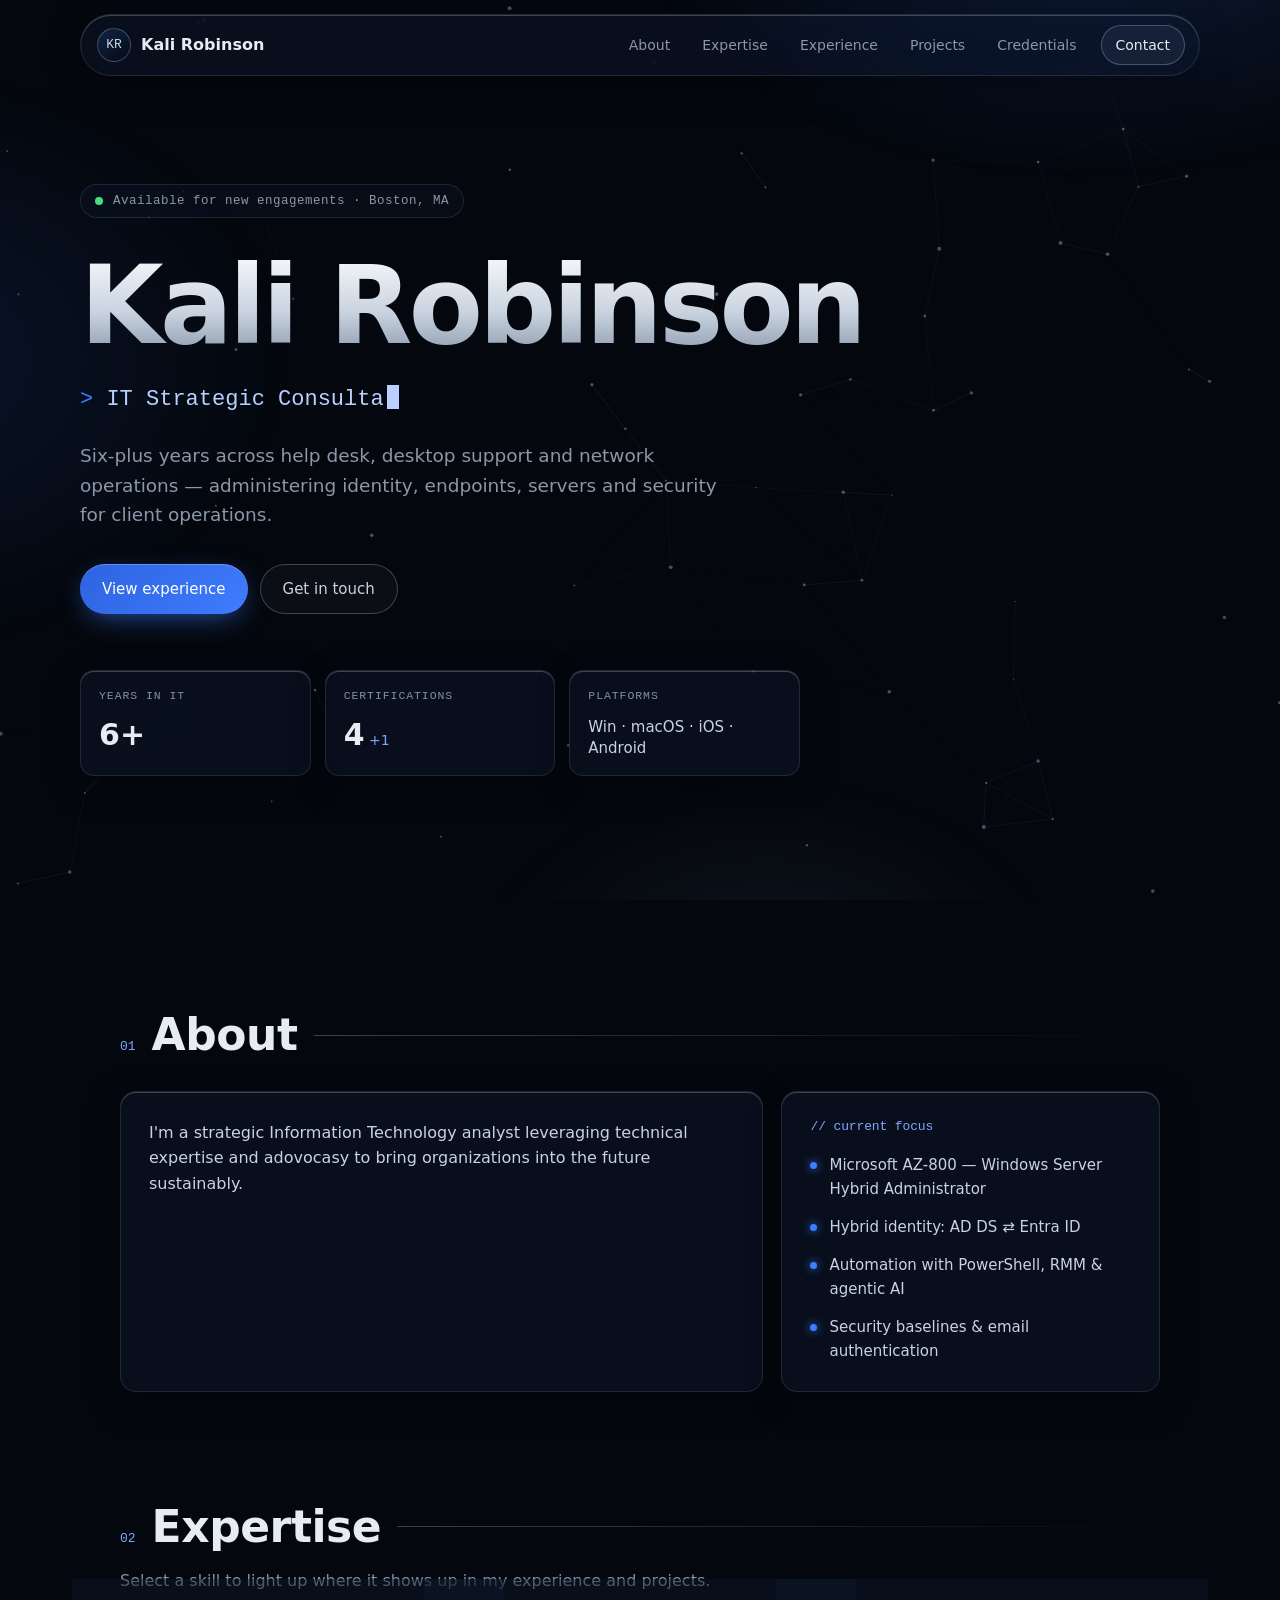
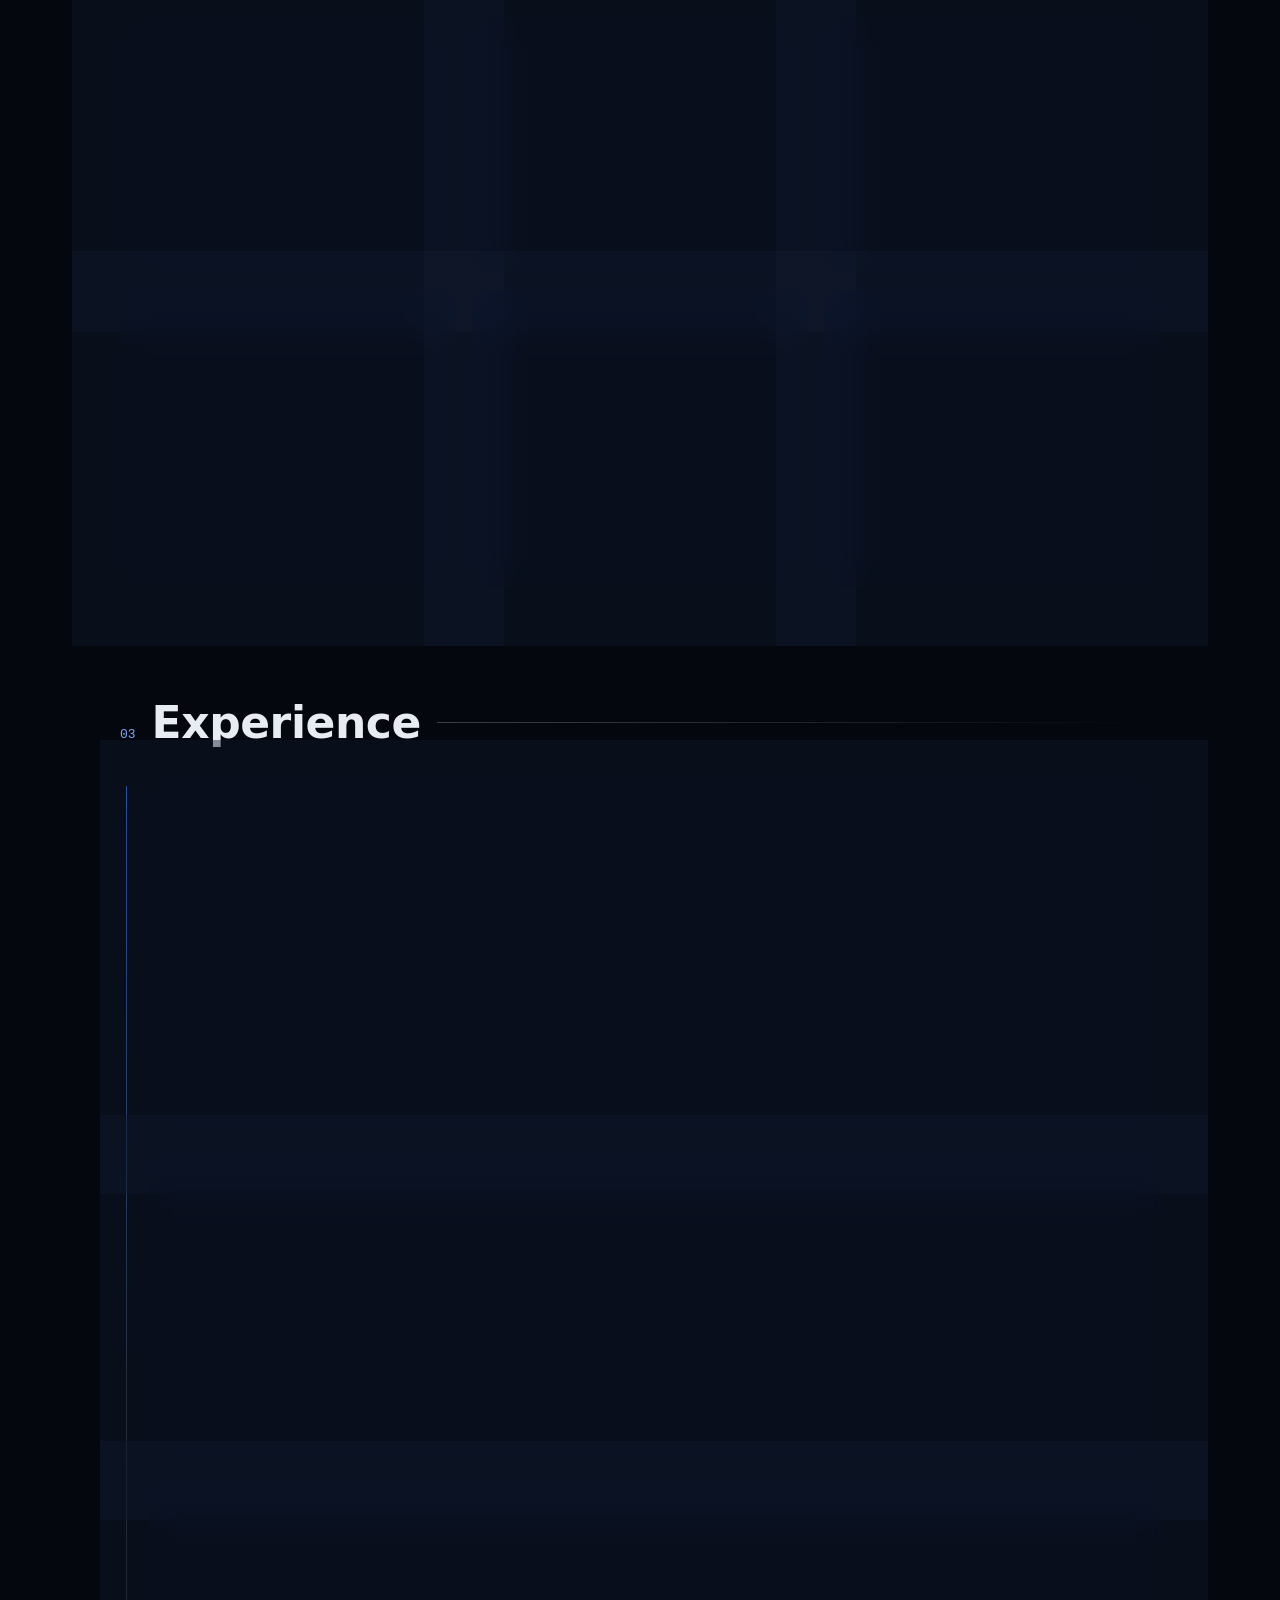
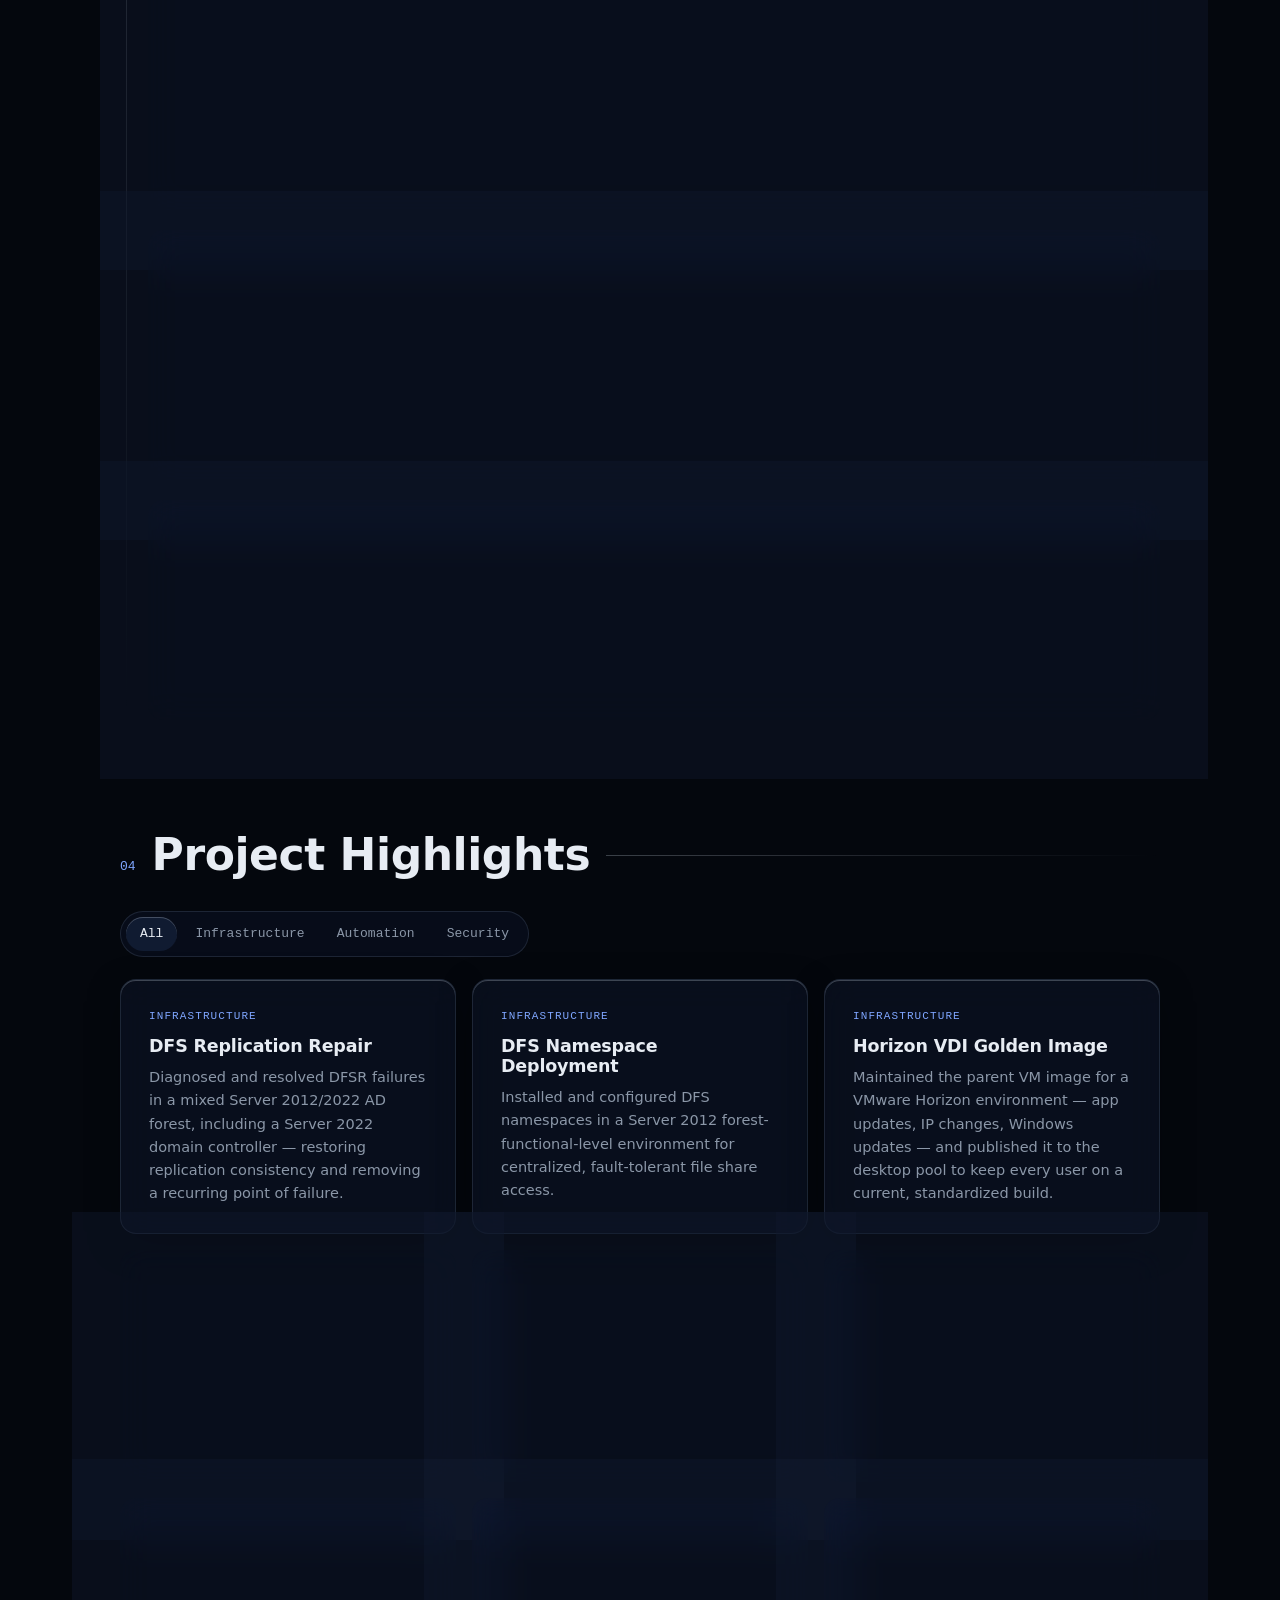
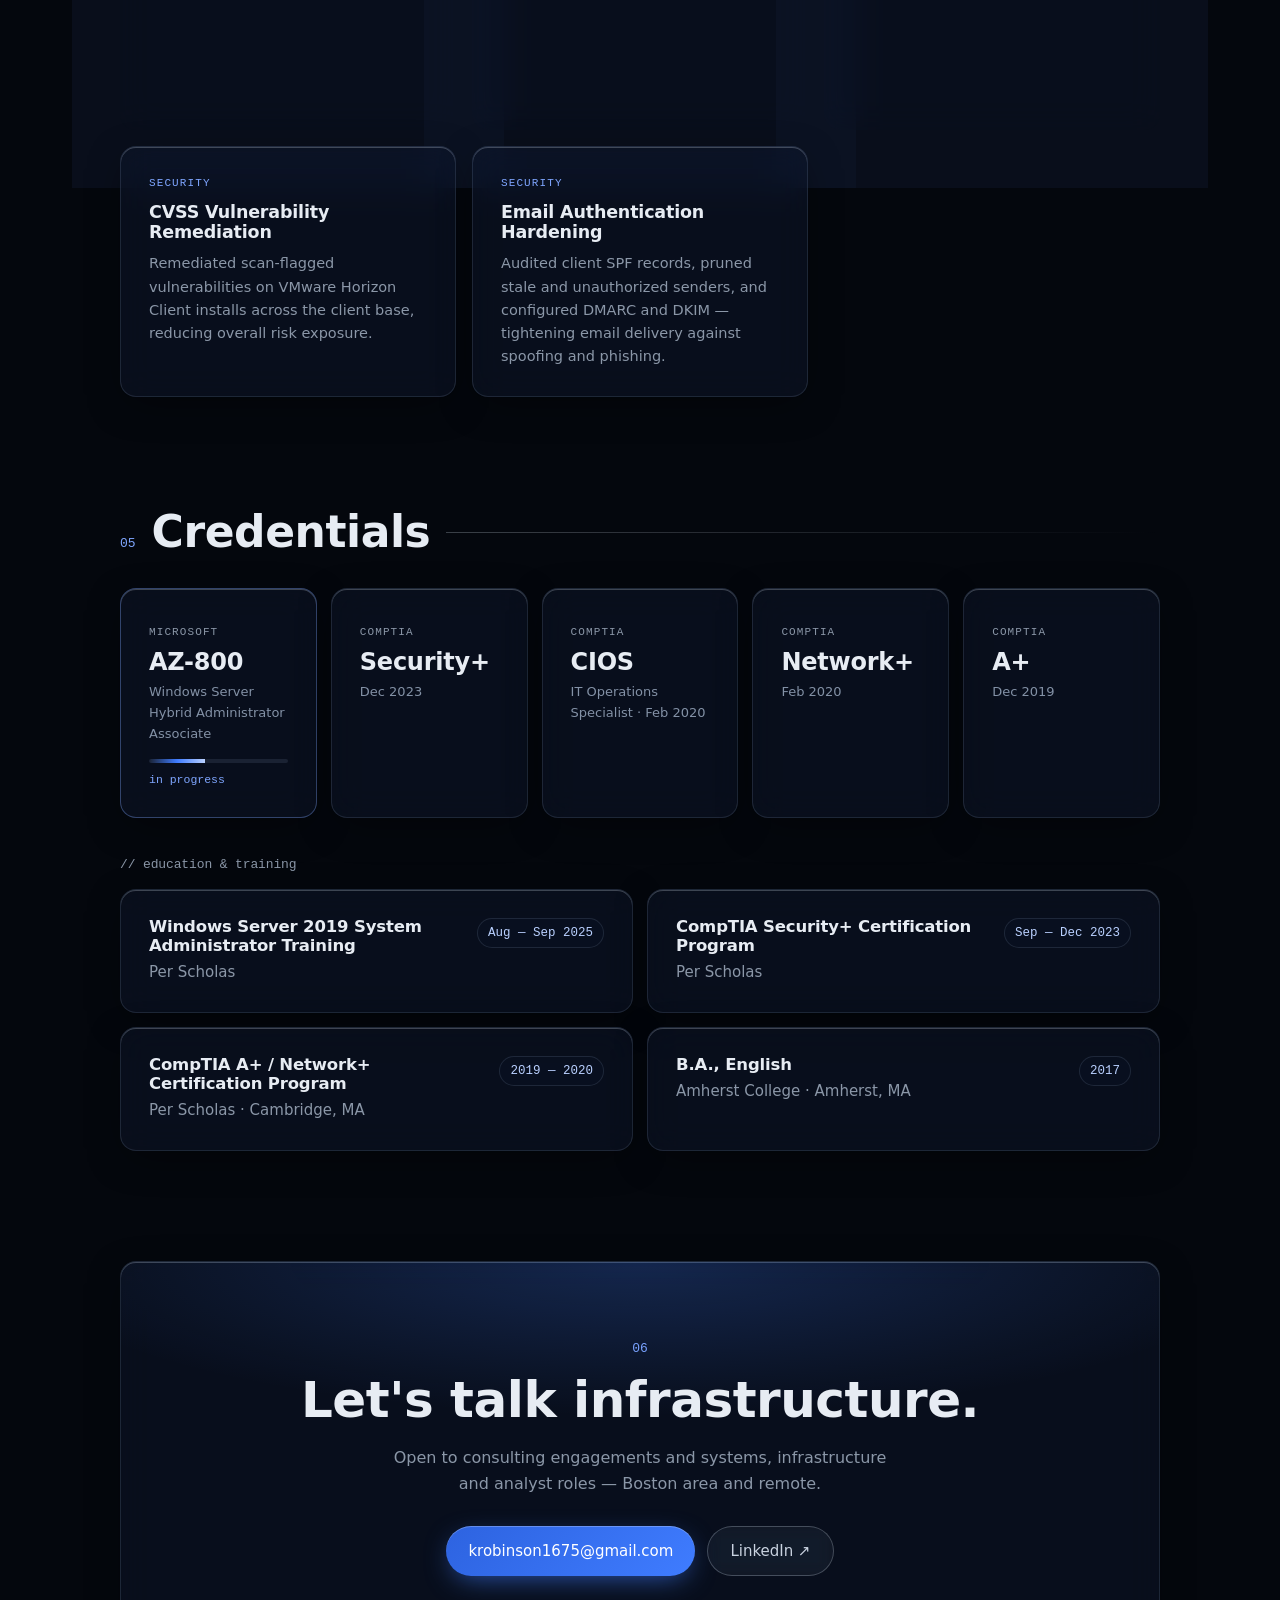
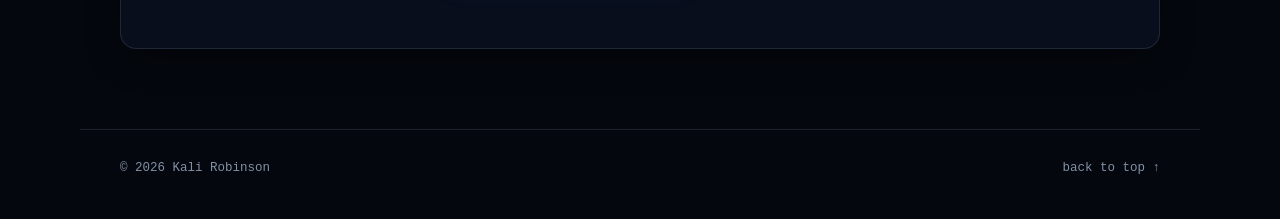
==== commit 77c6339b: "Update index.html" ====
--- a/index.html
+++ b/index.html
@@ -50,8 +50,7 @@
         </p>
         <p class="hero-lede">
           Six-plus years across help desk, desktop support and network operations — administering
-          identity, endpoints, servers and security for hospitals, colleges and managed-services
-          clients, and translating it all into decisions people can actually make.
+          identity, endpoints, servers and security for client operations.
         </p>
         <div class="hero-actions">
           <a href="#experience" class="btn btn-primary">View experience</a>
